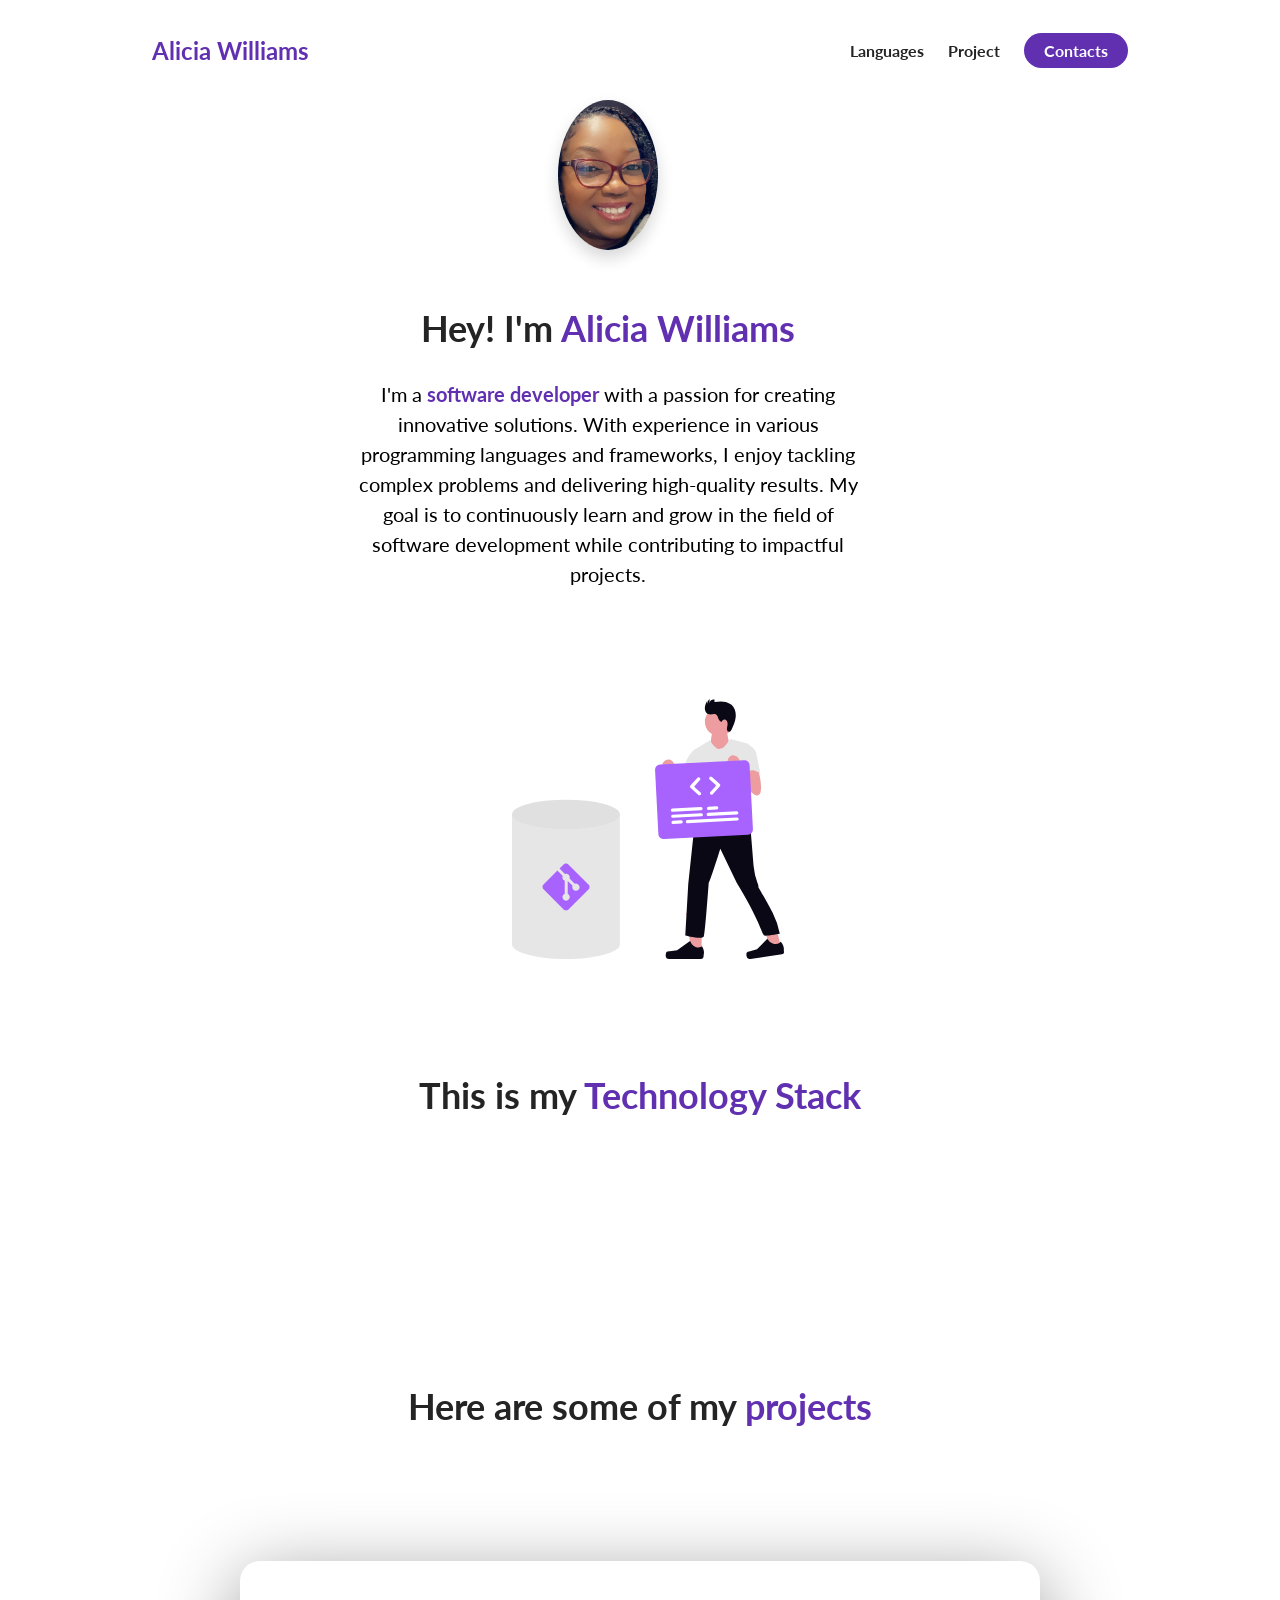
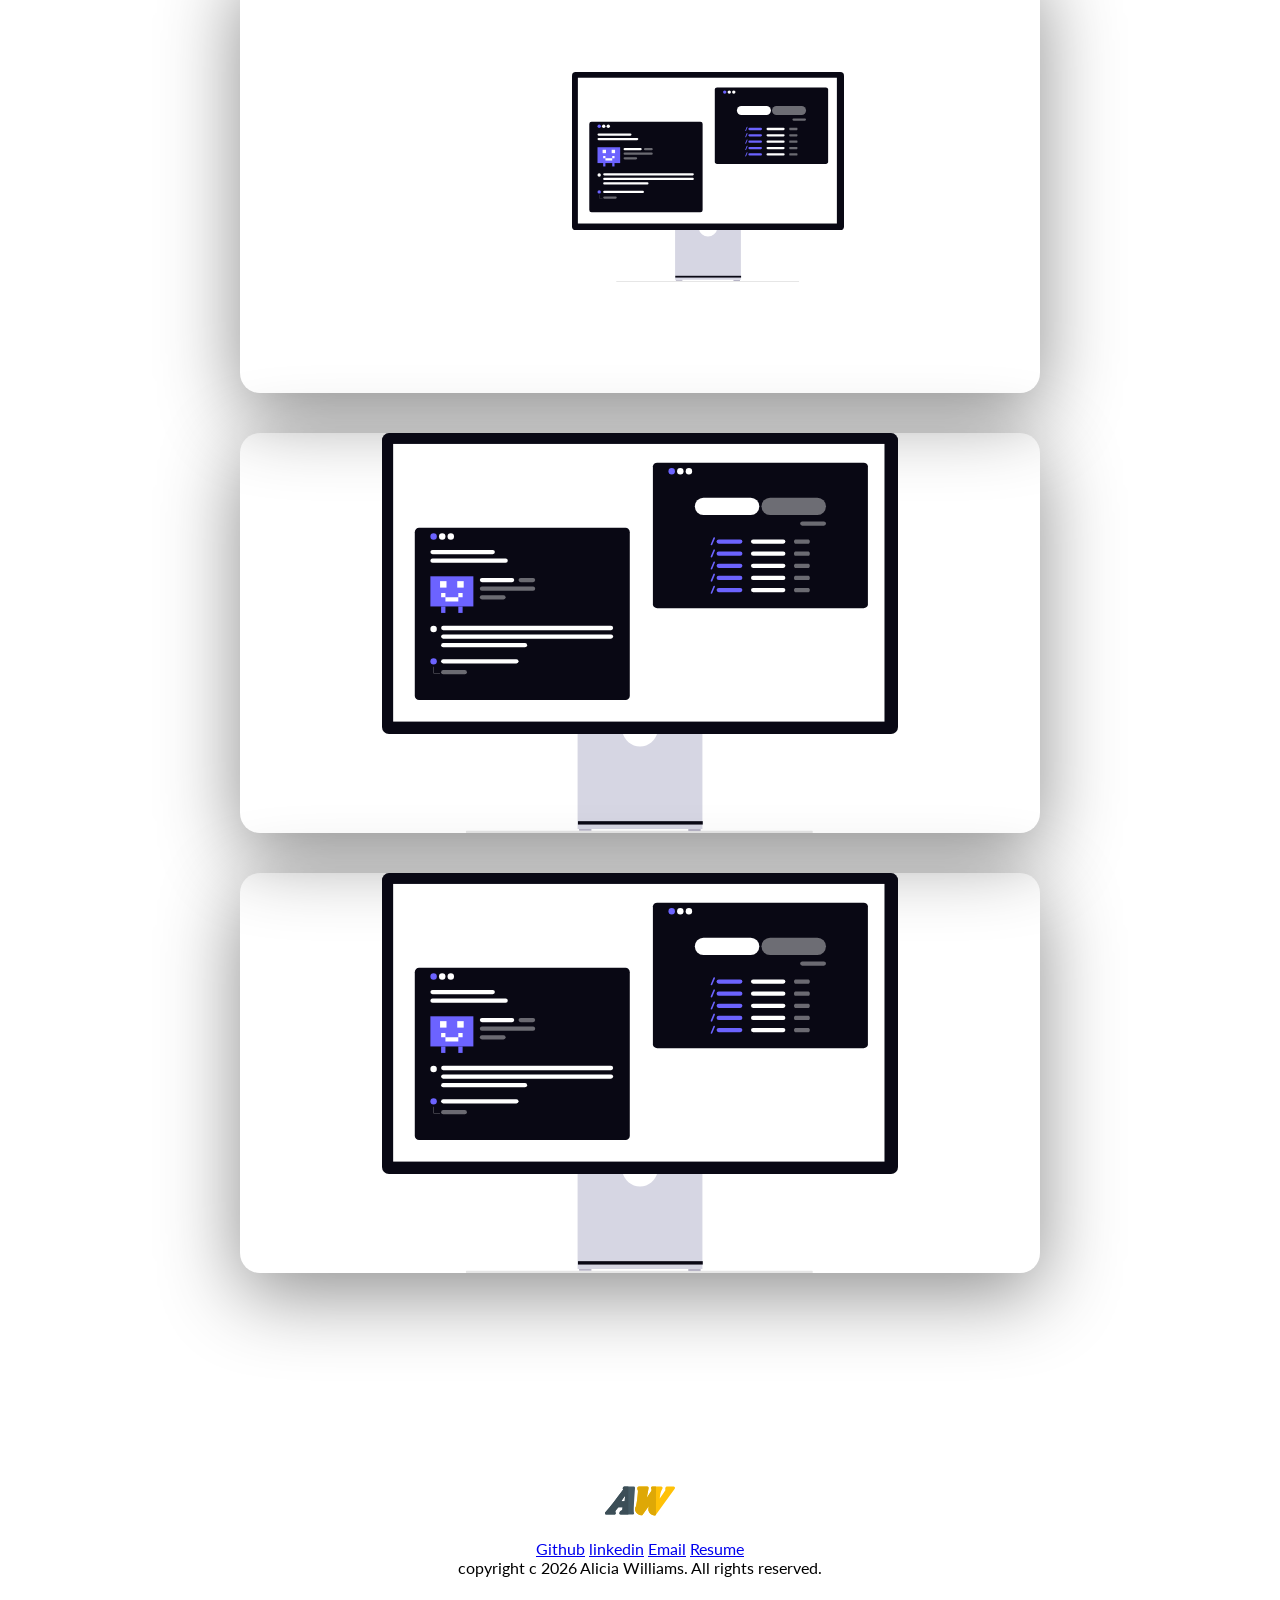
==== my first project/index.html @ 867e4149 "changes" ====
<!DOCTYPE html>
<html lang="en">

<head>
    <meta charset="UTF-8">
    <meta http-equiv="X-UA-Compatible" content="IE=edge">
    <meta name="viewport" content="width=device-width, initial-scale=1.0">
    <title>Alicia Williams</title>
    <link rel="stylesheet" href="./styles.css">
    <script src="https://kit.fontawesome.com/877ae88ff8.js" crossorigin="anonymous"></script>
</head>

<body>
    <section id="About-Me">
        <nav>
            <div class="personal__logo">Alicia Williams</div>
            <ul class="nav__link--list">
                <li>
                    <a href="#languages" class="nav__link--anchor
            link__hover-effect
            link__hover-effect--black
            ">Languages</a>
                </li>
                <li>
                    <a href="" class="
            nav__link--anchor
            link__hover-effect
            link__hover-effect--black
            ">Project</a>
                </li>
                <li>
                    <a href="" class="
            nav__link--anchor
            nav__link--anchor-primary
            link__hover-effect--black
            ">Contacts</a>
                </li>
            </ul>
        </nav>
        <div>
            <div class=" flex flex-1">
                <div class="about-me__info row">
                    <div class="about-me__info--container">
                        <figure class="about-me__picture--mask">
                            <img src="./assets/Alicia Williams.jpg" class="about-me__picture" alt="" class="about-me__info--image">
                        </figure>
                        <h1 class="about-me__info--title">
                            Hey! I'm <span class="text--purple">Alicia Williams</span>
                        </h1>
                        <p class="about-me__info--para">
                            I'm a <strong class="text--purple">software developer</strong> with a passion for creating
                            innovative solutions. With experience in various programming languages and frameworks, I
                            enjoy tackling complex problems and delivering high-quality results. My goal is to
                            continuously learn and grow in the field of software development while contributing to
                            impactful projects.
                        </p>
                        <div class="about-me__links">
                            <a href="" class="about-me__links">
                                <i class="fab fa-linkedin-in"></i>
                            </a>
                            <a href="" class="about-me__link">
                                <i class="fab fa-github"></i>
                            </a>
                            <a href="" class="about-me__link">
                                <i class="far fa-envelope"></i>
                            </a>
                            <a href="" class="about-me__link">
                                <i class="fas fa-file-pdf"></i>

                        </div>
                    </div>
                    <figure class="about-me__img--container">
                        <img src="./assets/undraw_code-contribution_8k0x (8).svg" class="about-me__img" alt="Illustration of a person working on a laptop" />
                    </figure>
                </div>
            </div>
    </section>
    <section id="languages">
        <div class="container">
            <div class="row">
                <h1 class="section__title">
                    This is my <span class="text--purple">Technology Stack</span>
            <div class="language__list">
        <div class="language">
        <figure class="language__img--wrapper">
            <img src="https://encrypted-tbn0.gstatic.com/images?q=tbn:ANd9GcSIxeNFO8PSlvOvudmrtLIOYdTpN6o77VKolQ&s" alt="" class="language__img">
        </figure>
        <span class="language__name">HTML</span>
        </div>
        <div class="language">
        <figure class="language__img--wrapper">
            <img src="https://encrypted-tbn0.gstatic.com/images?q=tbn:ANd9GcSIxeNFO8PSlvOvudmrtLIOYdTpN6o77VKolQ&s" alt=""
                class="language__img">
        </figure>
        <span class="language__name">HTML</span>
        </div>
        <div class="language">
        <figure class="language__img--wrapper">
            <img src="https://e7.pngegg.com/pngimages/87/538/png-clipart-javascript-scalable-graphics-logo-encapsulated-postscript-javascript-icon-text-logo-thumbnail.png" alt=""
                class="language__img">
        </figure>
        <span class="language__name">JavaScript</span>
        </div>
        <div class="language">
        <figure class="language__img--wrapper">
            <img src="https://encrypted-tbn0.gstatic.com/images?q=tbn:ANd9GcTSs_0G4nlQUDrd6bUZ_2-fcjINAo2iK-E9Hg&s" alt=""
                class="language__img">
        </figure>
        <span class="language__name">CSS</span>
        </div>
        </div>
        </div>
        </div>
    </section>
<section id="projects">
    <div class="container">
        <div class="row">
            <h1 class="section__title">
                Here are some of my  <span class="text--purple">projects</span>
            </h1>
                <ul class="project__list">
                    
                    
                    <li class="project">
                        <div class="project__wrapper">
                            <img src="./assets/undraw_cli-coding-agent_jtq1 (3).svg" class="project__img" alt="">
                            <div class="project__description">
                                <h3 class="project__description--title">This is my first Project</h3>
                                <h4 class="project__description--sub-title">
                                    A web application for creating and managing portfolios
                                    using HTML, CSS, and JavaScript
                                </h4>
                                <p class="project__description--para">
                                    This is a simple project that I created to showcase my skills and experience. It is a
                                    web application that allows users to create and manage their own portfolios. The
                                    application is built using HTML, CSS, and JavaScript, and it is designed to be responsive
                                    and user-friendly.
                                </p>
                                <div class="project__description--links">
                                    <a href="https://www.github.com/aliciawilliams7914/desktop-tutorial.git" target="_blank"
                                        class="project__description--link"></a>
                                    <i class="fab fa-github"></i>
                                    </a>
                                    <a href="www.yourwebsit.com" class="project__description--link">
                                        <i class="fab fa-link"></i>
                                    </a>
                                </div>
                            </div>
                        </div>
                    </li>
                    <li class="project">
                        <div class="project__wrapper">
                            <img src="./assets/undraw_cli-coding-agent_jtq1 (3).svg" class="project__img" alt="">
                            <div class="project__description">
                                <h3 class="project__description--title">This is my first Project</h3>
                                <h4 class="project__description--sub-title">
                                    A web application for creating and managing portfolios
                                    using HTML, CSS, and JavaScript
                                </h4>
                                <p class="project__description--para">
                                    This is a simple project that I created to showcase my skills and experience. It is a
                                    web application that allows users to create and manage their own portfolios. The
                                    application is built using HTML, CSS, and JavaScript, and it is designed to be responsive
                                    and user-friendly.
                                </p>
                                <div class="project__description--links">
                                    <a href="https://www.github.com/aliciawilliams7914/desktop-tutorial.git" target="_blank"
                                        class="project__description--link"></a>
                                    <i class="fab fa-github"></i>
                                    </a>
                                    <a href="www.yourwebsit.com" class="project__description--link">
                                        <i class="fab fa-link"></i>
                                    </a>
                                </div>
                            </div>
                        </div>
                    </li>
<li class="project">
    <div class="project__wrapper">
        <img src="./assets/undraw_cli-coding-agent_jtq1 (3).svg" class="project__img" alt="">
        <div class="project__description">
            <h3 class="project__description--title">This is my first Project</h3>
            <h4 class="project__description--sub-title">
                A web application for creating and managing portfolios
                using HTML, CSS, and JavaScript
            </h4>
            <p class="project__description--para">
                This is a simple project that I created to showcase my skills and experience. It is a
                web application that allows users to create and manage their own portfolios. The
                application is built using HTML, CSS, and JavaScript, and it is designed to be responsive
                and user-friendly.
            </p>
            <div class="project__description--links">
                <a href="https://www.github.com/aliciawilliams7914/desktop-tutorial.git" target="_blank"
                    class="project__description--link"></a>
                <i class="fab fa-github"></i>
                </a>
                <a href="www.yourwebsit.com" class="project__description--link">
                    <i class="fab fa-link"></i>
                </a>
            </div>
        </div>
    </div>
</li>
                </ul>
        </div>
    </section>
    <footer>
        <div class="row footer__row">
        <a href="#">
        <figure>
            <img src="./assets/a-and-w-restaurant (1).svg" class="footer__logo--img" alt="">
        </figure>
        </a>
    <div class="footer__social--list">
        <a href="https:www.//github.com/aliciawilliams7914/desktop-tutorial.git" class="
        footer__social--link
        link__hover-effect
        link__hover-effect--white
        " target="_blank">Github</a>
        <a href="https://google.com" class="
                footer__social--link
                link__hover-effect
                link__hover-effect--white
                " target="_blank">linkedin</a>
            <a href="mailto:alicia.williams219@gmail.com" class="
                    footer__social--link
                    link__hover-effect
                    link__hover-effect--white
                    " target="_blank">Email</a>
                    <a href=".assets/example Resume.pdf" class="
                            footer__social--link
                            link__hover-effect
                            link__hover-effect--white
                            " target="_blank" download>Resume</a>
</div>
<div class="footer__copyright">copyright c 2026 Alicia Williams. All rights reserved.</div>
</div>
</footer>
</body>
---- my first project/styles.css ----
@import url('https://fonts.googleapis.com/css2?family=Lato:wght@400;700&family=Roboto:ital,wght@1,700&display=swap');
*{
    font-family: "lato", sans-serif;
    padding: 0;
    margin: 0;
    box-sizing: border-box;
}

h1, h2, h3, h4, h5, h6, span {
    color: #242424;
    text-align: center;
    line-height: 1.25;
}

h1 {
    font-size: 36px;
    margin-bottom: 28px;
}

p {
    line-height: 1.5;
    font-size: 15px;
}

li {
    list-style-type: none;

}

.flex {
    display: flex;
}
.flex-1 {
    flex: 1;
}

.container {
    padding: 50px
}

.row {
    width: 100%;
    max-width: 800px;
    margin: 0 auto;
}

 .text--purple {
    color: #6030b1;
 }

 section:nth-child(even) {
    background-color: #f9f9f9;
 }

 .section__title {
    margin-bottom: 20px;
 }
/*NAVIGATION BAR*/

nav {
    height: 100px;
    width: 100%;
    max-width: 1000px;
    margin: 0 auto;
    display: flex;
    justify-content: space-between;
    align-items: center;
}

.nav__link--list {
    display: flex;
}

.nav__link--anchor {
    margin: 0 12px;
    color: #242424;
    text-decoration: none;
    font-weight: 700;
}

.nav__link--anchor-primary {
    background-color: #6030b1;
    padding: 8px 20px;
    border-radius: 50px;
    color: #fff;
    transition: all 300ms ease;
}

.nav__link--anchor-primary:hover {
    background-color: #6030b1;
    padding: 8px 20px;
    border-radius: 50px;
    color: #fff;
    opacity: 0.8;
}

.personal__logo {
    font-size: 24px;
    color: #6030b1;
    margin: 0 12px;
    font-weight: bold;

}

.personal__logo:hover {
    background-color: #580cdb;
    padding: 8px 20px;
    font-size: 24px;
    border-radius: 50px;
    margin: 0 12px;
    margin-top: 20px;
    color: #ebdfec;
    font-weight: bold;
    transition: all 0.3s ease;
}

/* ABOUT ME */

#about-me {
    min-height: 100vh;
    display: flex;
    flex-direction: column;

}
.about-me__info {
    display: flex;
    flex-direction: column;

} 
.about-me__info--container {
    display: flex;
    flex-direction: column;
    align-items: center;
    max-width: 600px;
    margin: 0 auto;
    text-align: center;
}

.about-me__picture--mask {
    width: 100px;
    height: 150px;
    border-radius: 50%;
    overflow: hidden;
    box-shadow: 0 8px 16px;
    margin-bottom: 28px;
    color: rgba(0, 0, 0, 0.16);
}

.about-me__picture {
    width: 100%;


    /* Improving my own picture */
    transform: scale(1.5);
    padding-top: 8px;
}

.about-me__info--title {
    margin-bottom: 16px;
    font-size: 28px;
    margin: 28px 0;
}


.about-me__info--para {
    font-size: 20px;
    margin-bottom: 28px;
    max-width: 600px;
    text-align: center;
    max-width: 500px;
}

.about-me__info--title {
    font-size: 36px;
    margin-bottom: 28px;
}

.about-me__link {
    font-size: 20px;
    color: #242424;
    text-decoration: none;
    padding: 16px 32px;
    max-width: 200px;
}

.about-me__img--container {
    border-radius: 100;
    padding-top: 10px;
    flex: 1;
    display: flex;
    align-items: center;
}

.about-me__img {
    align-items: center;
    margin-left: 200%;
    width: 200%;
    height: 200%;
}

/* TECH STACK */

.language__img {
    width: 100%;
    max-width: 100px;
    transition: all 300ms;

}

.language:hover .language__img {
    filter: brightness(80%);
    opacity: 0.86;
    transform: scale(0.9);
}

.language {
 width: 25%;
 display: flex;
 justify-content: center;
 position: relative;
   
}

.language__img--wrapper {
    display: flex;
    justify-content: center;
    align-items: center;
    padding: 25px 16px;

}

.language__list {
    display: flex;
    width: 100%;
    flex-wrap: wrap;
   
}

.language__name {
    position: absolute;
    bottom: 0;
    transform: scale(0);
    transition: all 300ms;
    font-size: 20px;
}
.language:hover .language__name {
    transform: scale(1);
    opacity: 1;
}

/* PROJECTS */

.project {
    margin-bottom: 40px;
}

.project:last-child {
    margin-bottom: 40px;
}
.project__img {
        width: 200%;
        height: 400px;
        object-fit: contain;
        display: block;
        margin: 0 auto;
        transition: all 300ms ease;
    }
    

.project__wrapper {
    min-height: 400px;
    display: flex;
    justify-content: center;
    align-items: center;
    position: relative;
    overflow: hidden;
    border-radius: 20px;
    box-shadow: 0 20px 80px rgba(0, 0, 0, .45);
}

  

.project__wrapper::before {
    content: "";
    position: absolute;
    inset: 0;
    background-color: rgba(0, 0, 0, 0.7);
    opacity: 0;
    transition: opacity 300ms;
    z-index: 2;
}

.project:hover .project__wrapper::before {
    opacity: 0.7;
}


.project:hover .project__img {
    transform: scale(1.07);
    filter: blur(5px);
}

.project:hover .project__description {
    opacity: 1;
    transform: translateY(-50%);
}
    

.project__list {
    padding-top: 40px;
}
 
.project__description {
    position: absolute;
    top: 50%;
    left: 90px;
    transform: translateY(100%);
    max-width: 550px;
    z-index: 3;
    opacity: 0;
    transition: transform 450ms, opacity 300ms;
}
.project__description--title {
    font-size: 28px;
}
.project__description--sub-title {
    font-size: 20px;
}
.project__description--para {
    margin: 16px;
}
.project__description--links {
    font-size: 20px;
    margin-right: 16px;
    text-decoration: none;
}
.project__description--title,
.project__description--sub-title,
.project__description--para,
.project__description--links {
    text-align: left;
    color: #fff;
}

/* FOOTER */
.footer {
    background-color: #242424;
}

.footer__row {
    display: flex;
    flex-direction: column;
    justify-content: center;
    align-items: center;
    padding: 8% 0;
}
.footer__logo--img {
    width: 70px;
    height: 70px;
}
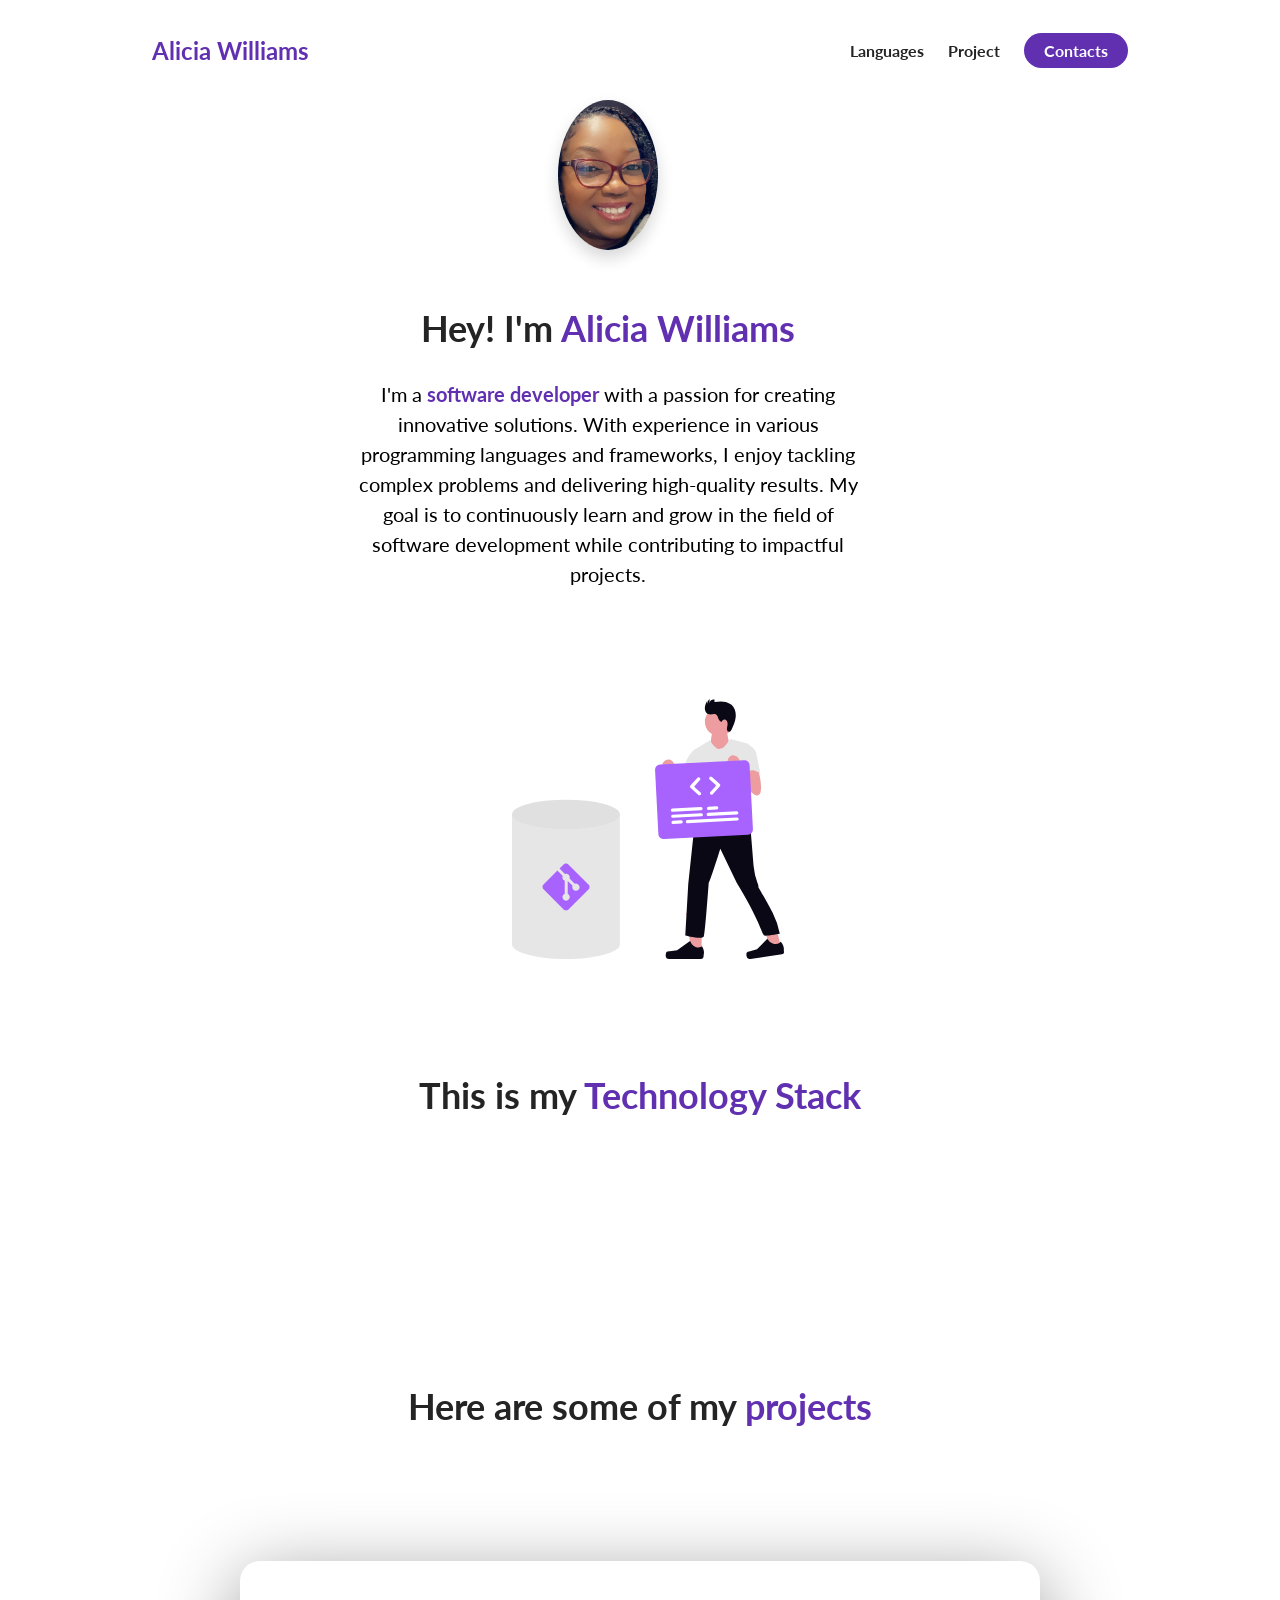
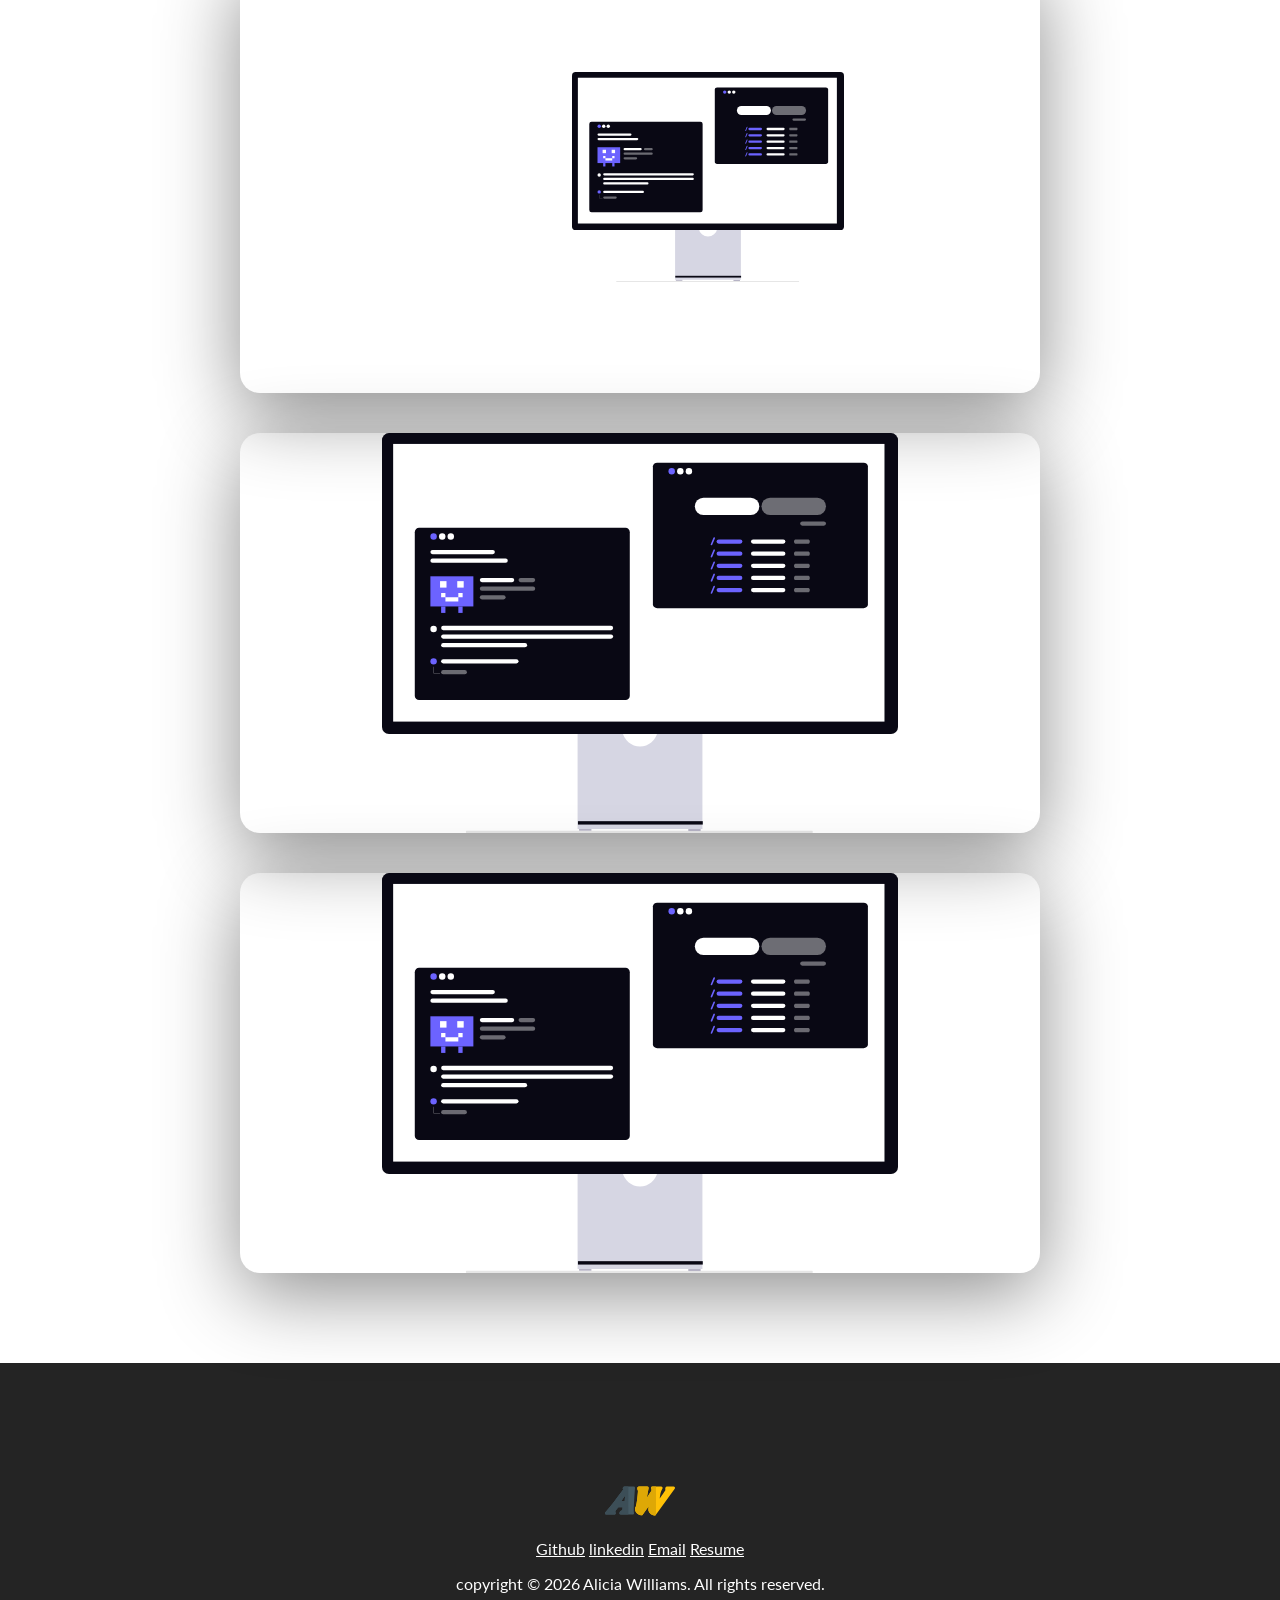
==== commit b9ebc211: "changes" ====
--- a/my first project/index.html
+++ b/my first project/index.html
@@ -82,10 +82,11 @@
                     This is my <span class="text--purple">Technology Stack</span>
             <div class="language__list">
         <div class="language">
-        <figure class="language__img--wrapper">
-            <img src="https://encrypted-tbn0.gstatic.com/images?q=tbn:ANd9GcSIxeNFO8PSlvOvudmrtLIOYdTpN6o77VKolQ&s" alt="" class="language__img">
-        </figure>
-        <span class="language__name">HTML</span>
+            <figure class="language__img--wrapper">
+                <img src="https://encrypted-tbn0.gstatic.com/images?q=tbn:ANd9GcSIxeNFO8PSlvOvudmrtLIOYdTpN6o77VKolQ&s" alt=""
+                    class="language__img">
+            </figure>
+            <span class="language__name">HTML</span>
         </div>
         <div class="language">
         <figure class="language__img--wrapper">
@@ -216,7 +217,7 @@
         <a href="https:www.//github.com/aliciawilliams7914/desktop-tutorial.git" class="
         footer__social--link
         link__hover-effect
-        link__hover-effect--white
+        link__hover-effect--black
         " target="_blank">Github</a>
         <a href="https://google.com" class="
                 footer__social--link
@@ -234,7 +235,7 @@
                             link__hover-effect--white
                             " target="_blank" download>Resume</a>
 </div>
-<div class="footer__copyright">copyright c 2026 Alicia Williams. All rights reserved.</div>
+<div class="footer__copyright">copyright © 2026 Alicia Williams. All rights reserved.</div>
 </div>
 </footer>
 </body>
--- a/my first project/styles.css
+++ b/my first project/styles.css
@@ -343,7 +343,7 @@
 }
 
 /* FOOTER */
-.footer {
+footer {
     background-color: #242424;
 }
 
@@ -357,5 +357,14 @@
 .footer__logo--img {
     width: 70px;
     height: 70px;
-}
-
+
+}
+
+.footer__social--link, 
+    .footer__copyright {
+    color: #fff;
+    margin-top: 16px;
+   
+}
+
+
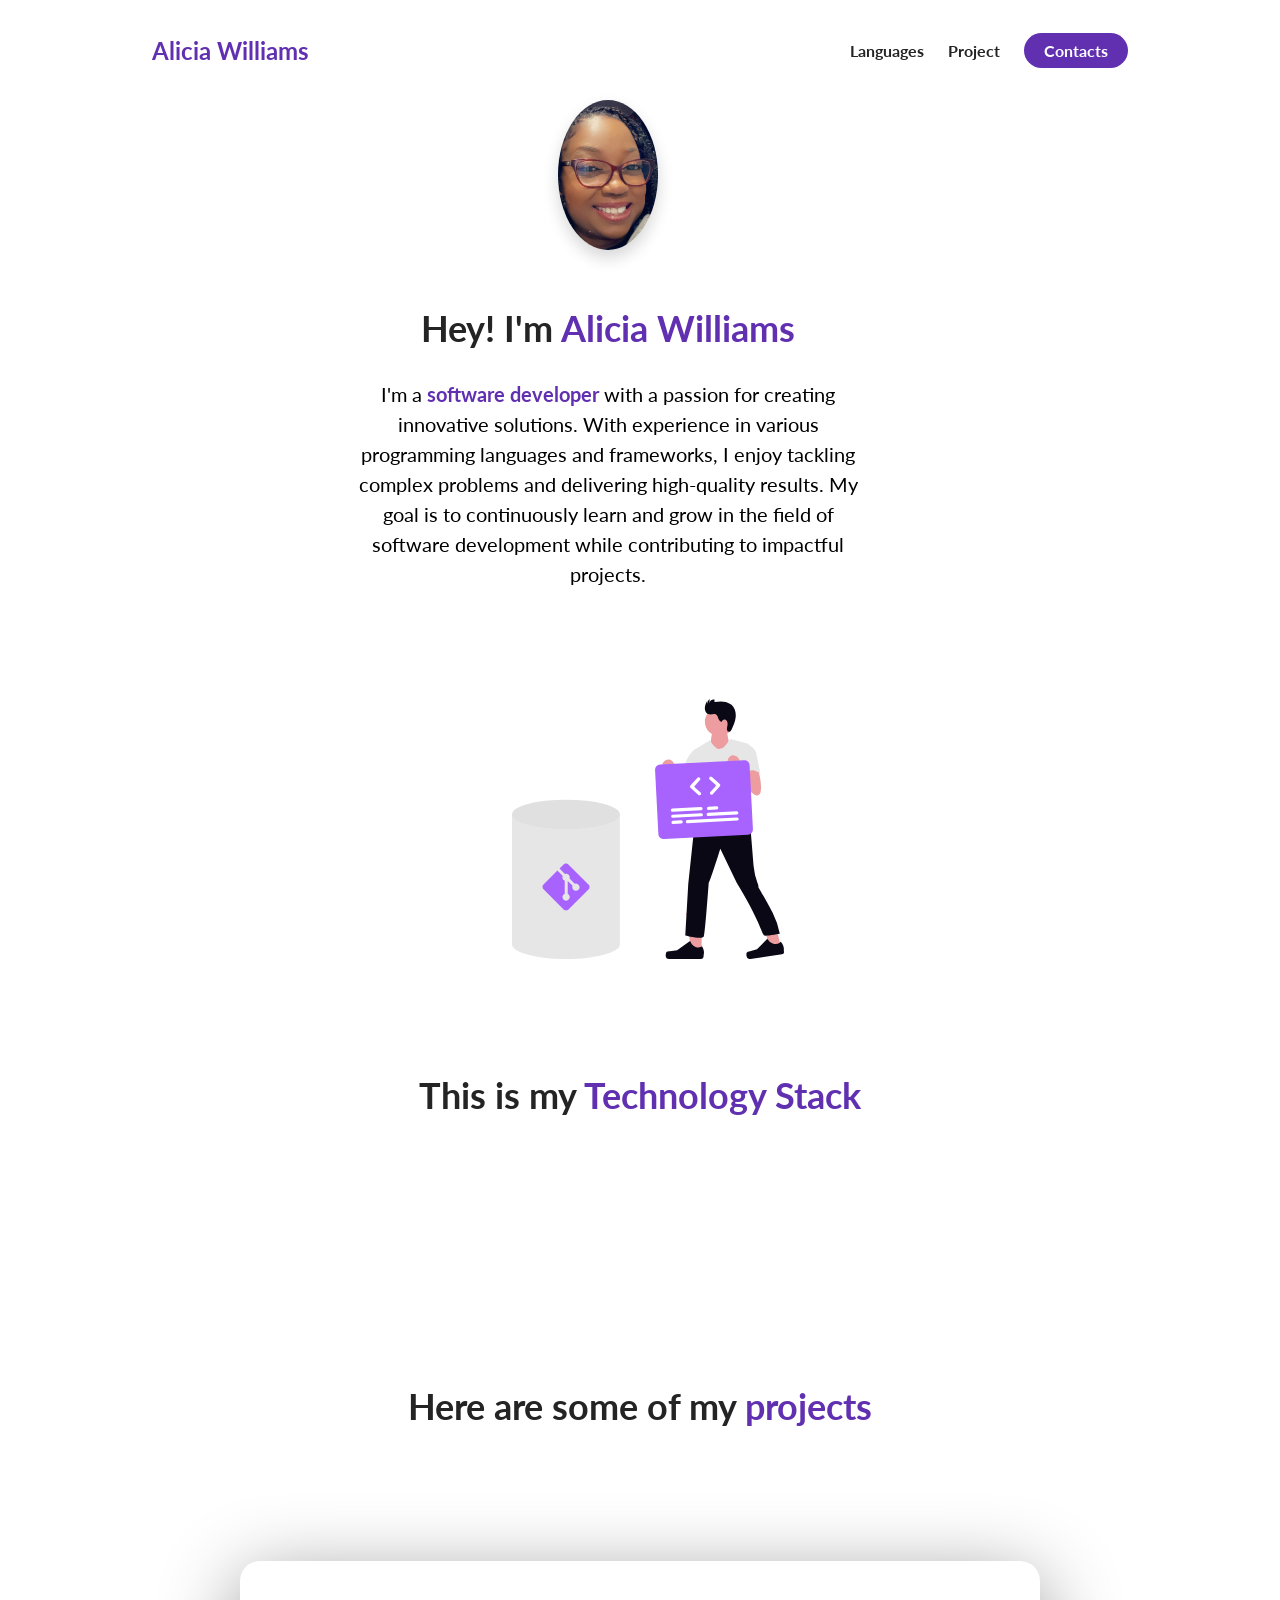
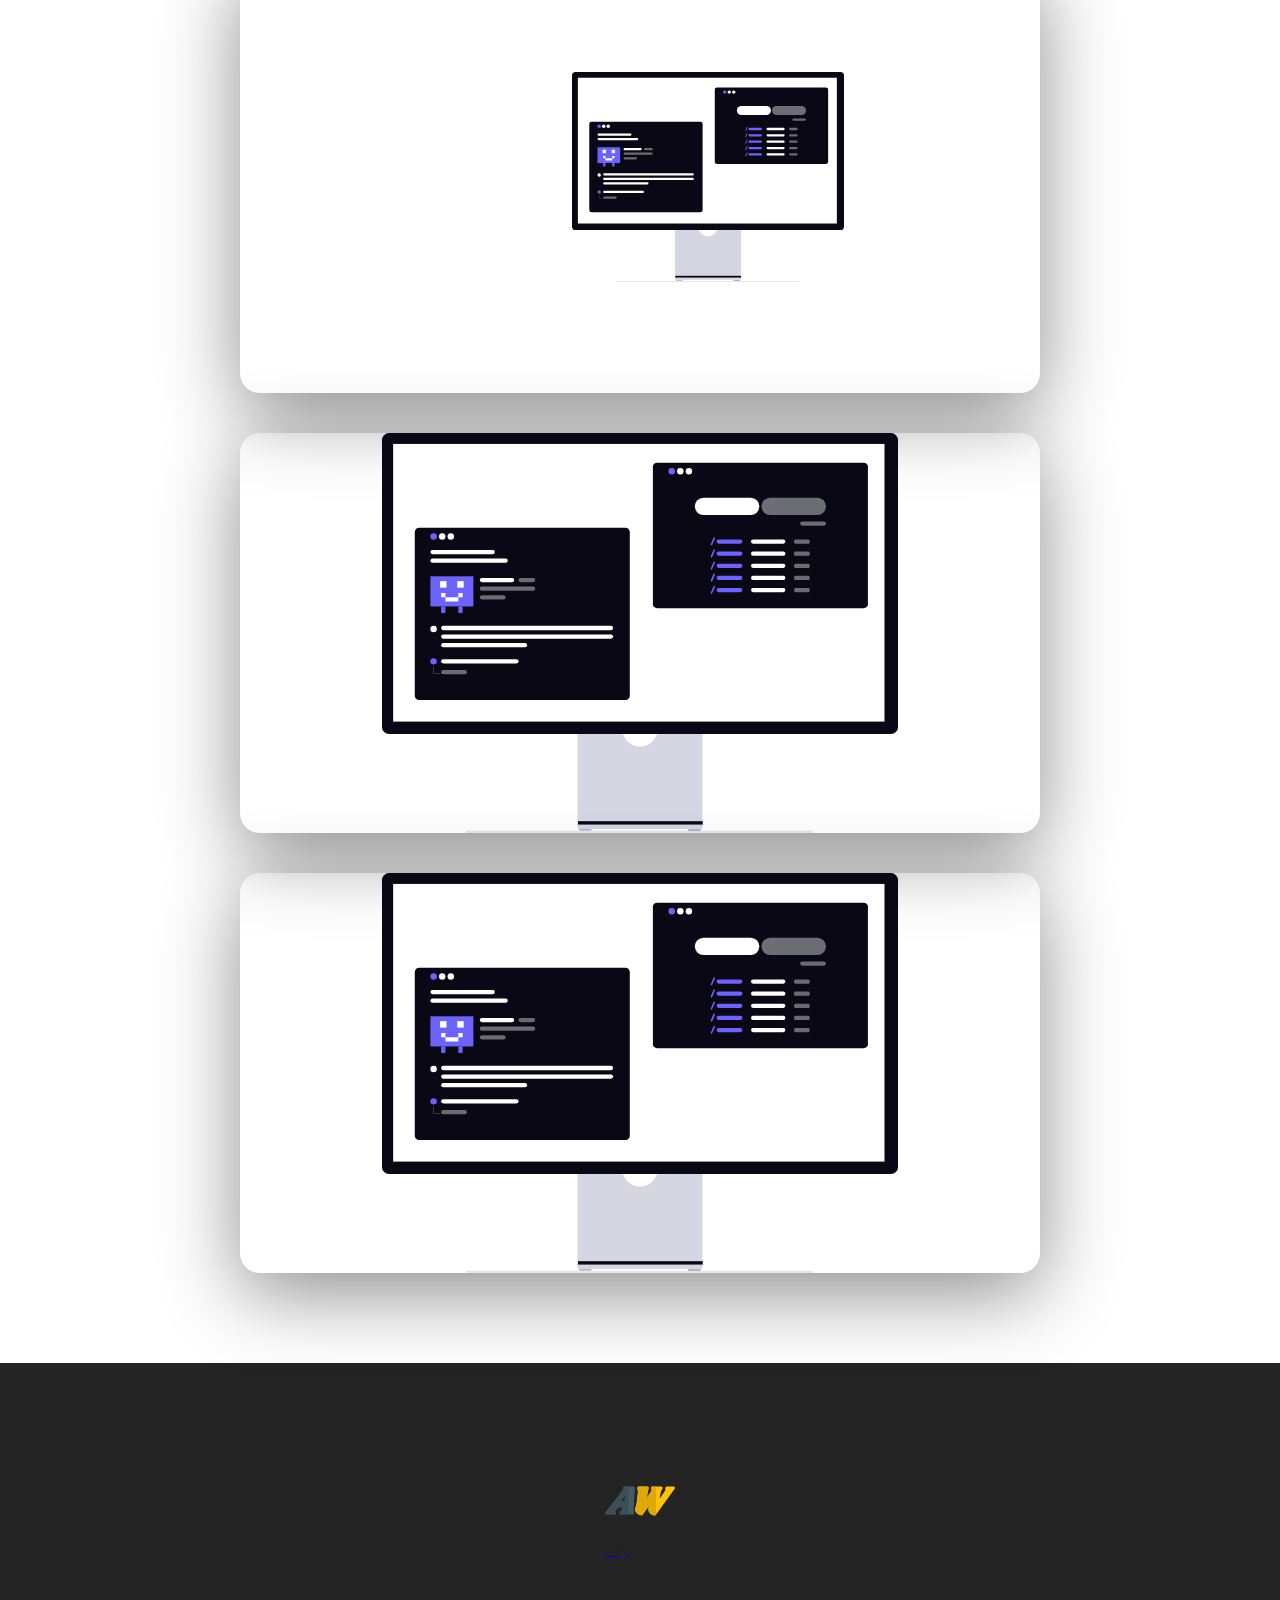
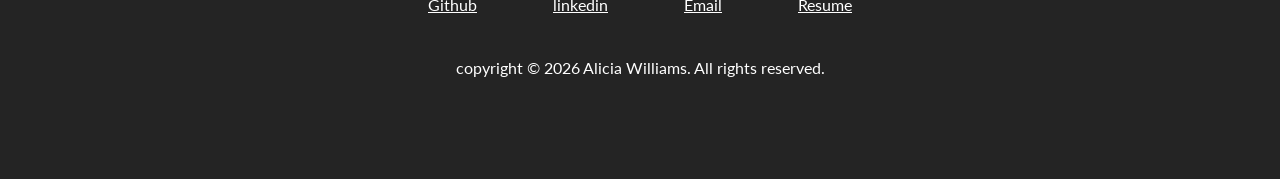
==== commit e47868ec: "changes" ====
--- a/my first project/index.html
+++ b/my first project/index.html
@@ -208,10 +208,14 @@
     </section>
     <footer>
         <div class="row footer__row">
-        <a href="#">
-        <figure>
+        <a href="#" class="footer__anchor">
+        <figure class="footer__logo">
             <img src="./assets/a-and-w-restaurant (1).svg" class="footer__logo--img" alt="">
         </figure>
+        <span claass="footer__logo--popper">
+            Top
+            <i class="fas fa-arrow-up"></i>
+        </span>
         </a>
     <div class="footer__social--list">
         <a href="https:www.//github.com/aliciawilliams7914/desktop-tutorial.git" class="
--- a/my first project/styles.css
+++ b/my first project/styles.css
@@ -346,7 +346,16 @@
 footer {
     background-color: #242424;
 }
-
+.footer__logo {
+
+}
+.footer__social--list {
+    width: 100%;
+    max-width: 500px;
+    display: flex;
+    justify-content: space-around;
+    margin-bottom: 28px;
+}
 .footer__row {
     display: flex;
     flex-direction: column;
@@ -361,10 +370,27 @@
 }
 
 .footer__social--link, 
-    .footer__copyright {
+    .footer__copyright,
+    .footer__logo--popper {
     color: #fff;
     margin-top: 16px;
    
 }
-
-
+.footer__logo--popper {
+    position: absolute;
+    right: 0px;
+    top: 30px;
+    font-weight: 700;
+    opacity: 0;
+    
+}
+    
+.footer__anchor {
+    margin-bottom: 20px;
+    position: relative;
+}
+.footer__anchor:hover .footer__logo--popper {
+    transform: translateX(60px);
+    opacity: 1;
+    transition: all 300ms ease;
+}
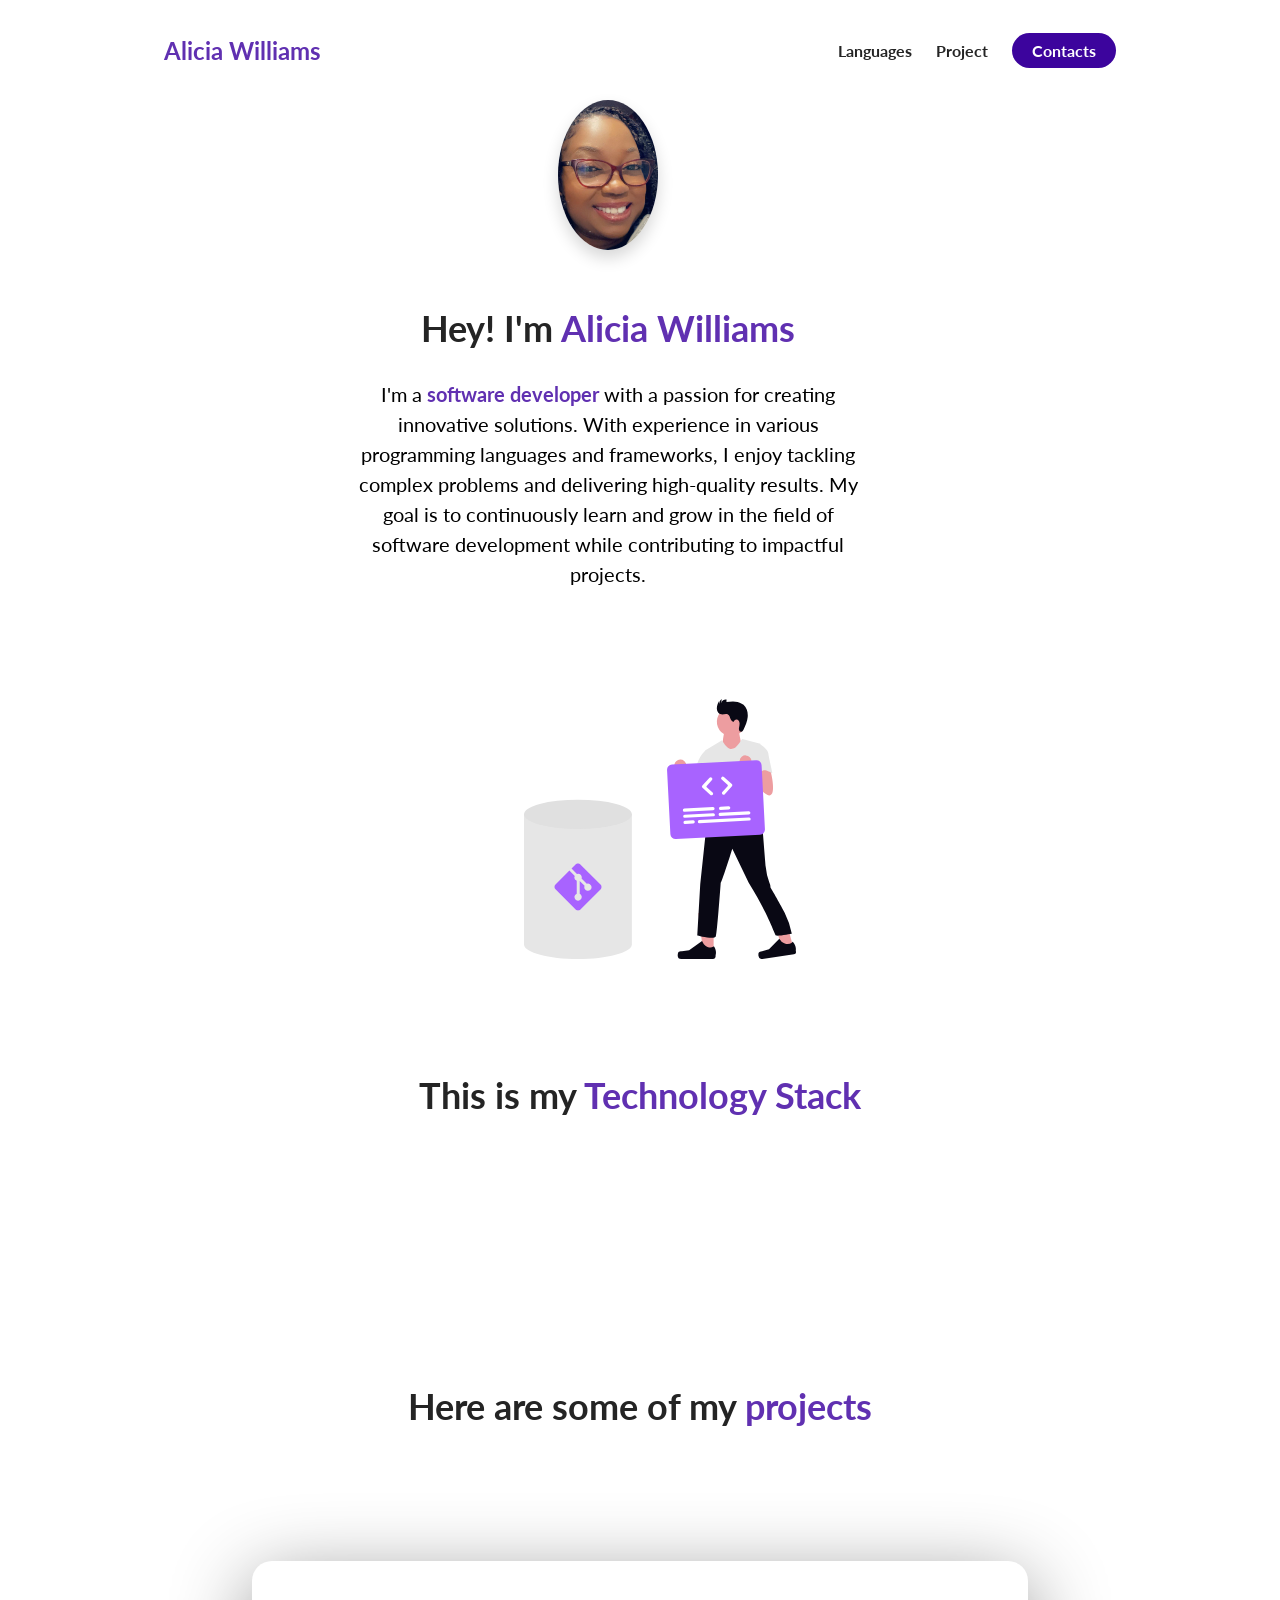
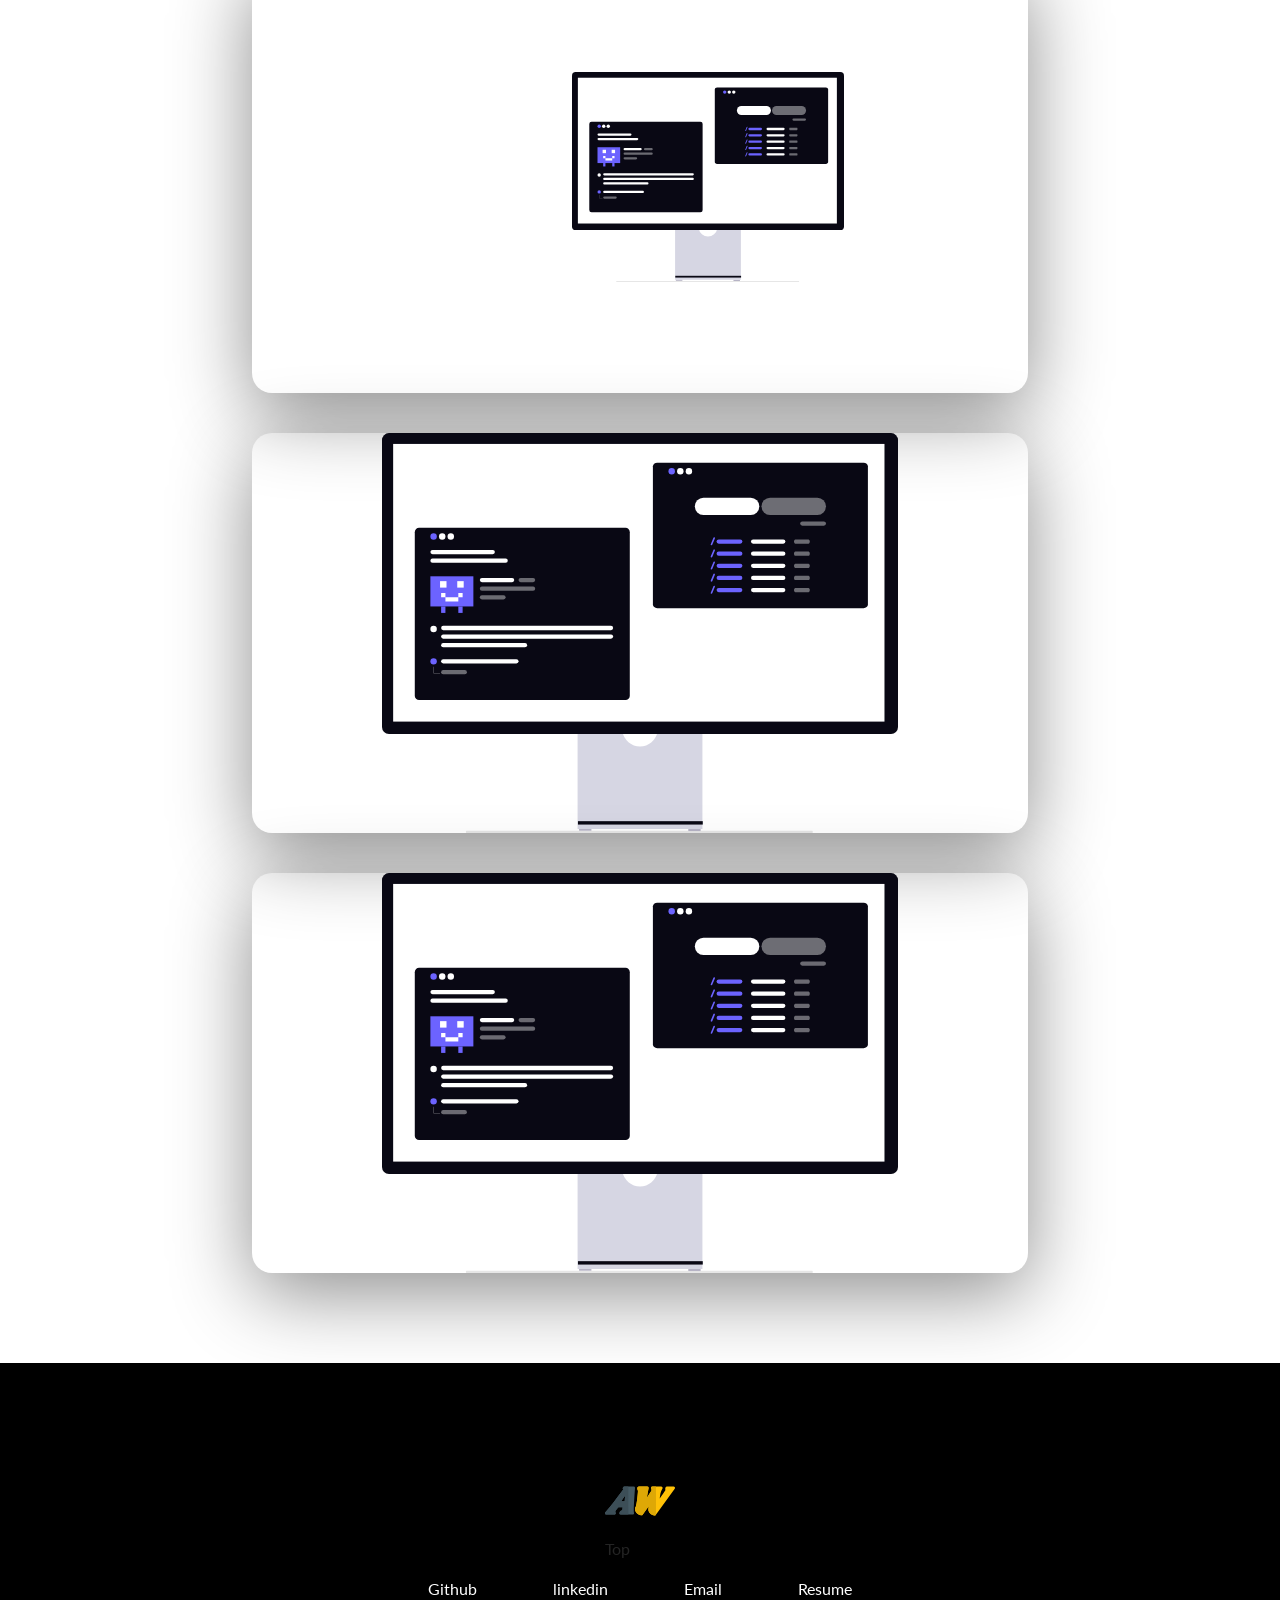
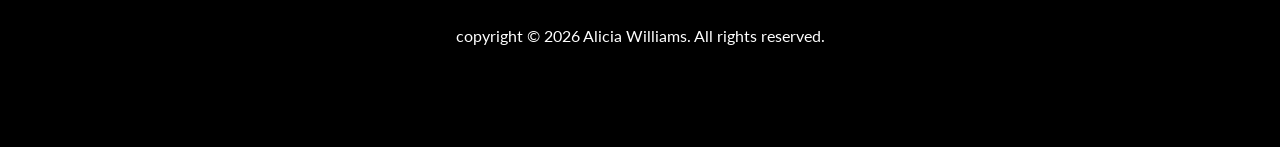
==== commit 97040672: "changes" ====
--- a/my first project/index.html
+++ b/my first project/index.html
@@ -15,20 +15,20 @@
         <nav>
             <div class="personal__logo">Alicia Williams</div>
             <ul class="nav__link--list">
-                <li>
+                <li class="nav__link">
                     <a href="#languages" class="nav__link--anchor
             link__hover-effect
             link__hover-effect--black
             ">Languages</a>
                 </li>
-                <li>
+                <li class="nav__link">
                     <a href="" class="
             nav__link--anchor
             link__hover-effect
             link__hover-effect--black
             ">Project</a>
                 </li>
-                <li>
+                <li class="nav__link">
                     <a href="" class="
             nav__link--anchor
             nav__link--anchor-primary
--- a/my first project/styles.css
+++ b/my first project/styles.css
@@ -5,6 +5,9 @@
     margin: 0;
     box-sizing: border-box;
 }
+html {
+    scroll-behavior: smooth;
+}
 
 h1, h2, h3, h4, h5, h6, span {
     color: #242424;
@@ -22,6 +25,33 @@
     font-size: 15px;
 }
 
+a {
+    text-decoration: none;
+    position: relative;
+}
+
+.link__hover-effect:after {
+    content: "";
+    position: absolute;
+    height: 3px;
+    width: 0;
+    bottom: -3px;
+    right: 0;
+    transition: all 300ms ease;
+    }
+
+    .link__hover-effect--white:after {
+    background-color: #eadddd;
+    }
+.link__hover-effect--black:after {
+    background-color: #242424;
+}
+
+.link__hover-effect:hover:after {
+    width: 100%;
+    left: 0;
+
+}
 li {
     list-style-type: none;
 
@@ -42,6 +72,7 @@
     width: 100%;
     max-width: 800px;
     margin: 0 auto;
+    padding: 0 12px;
 }
 
  .text--purple {
@@ -65,6 +96,7 @@
     display: flex;
     justify-content: space-between;
     align-items: center;
+    padding: 0 12px;
 }
 
 .nav__link--list {
@@ -79,7 +111,7 @@
 }
 
 .nav__link--anchor-primary {
-    background-color: #6030b1;
+    background-color: #3c049d;
     padding: 8px 20px;
     border-radius: 50px;
     color: #fff;
@@ -87,7 +119,7 @@
 }
 
 .nav__link--anchor-primary:hover {
-    background-color: #6030b1;
+    background-color: #9461eb;
     padding: 8px 20px;
     border-radius: 50px;
     color: #fff;
@@ -103,13 +135,13 @@
 }
 
 .personal__logo:hover {
-    background-color: #580cdb;
+    background-color: #090115;
     padding: 8px 20px;
     font-size: 24px;
     border-radius: 50px;
     margin: 0 12px;
     margin-top: 20px;
-    color: #ebdfec;
+    color: #bef01b;
     font-weight: bold;
     transition: all 0.3s ease;
 }
@@ -231,6 +263,7 @@
 
 .language__list {
     display: flex;
+    justify-content: center;
     width: 100%;
     flex-wrap: wrap;
    
@@ -344,11 +377,11 @@
 
 /* FOOTER */
 footer {
-    background-color: #242424;
-}
-.footer__logo {
-
-}
+    background-color: black;
+}
+
+
+
 .footer__social--list {
     width: 100%;
     max-width: 500px;
@@ -370,19 +403,19 @@
 }
 
 .footer__social--link, 
-    .footer__copyright,
-    .footer__logo--popper {
-    color: #fff;
-    margin-top: 16px;
-   
-}
+.footer__copyright,
+.footer__logo--popper {
+color: #fff;
+}
+
 .footer__logo--popper {
     position: absolute;
     right: 0px;
     top: 30px;
     font-weight: 700;
     opacity: 0;
-    
+    transition: all 300ms ease;
+
 }
     
 .footer__anchor {
@@ -392,5 +425,45 @@
 .footer__anchor:hover .footer__logo--popper {
     transform: translateX(60px);
     opacity: 1;
-    transition: all 300ms ease;
-}+}
+
+/* Small phones, tablets, large smartphones */
+@media (max-width: 768px) {
+    .nav {
+        height: 68px;
+    }
+       h1 {
+        font-size: 28px;
+       }
+         .about-me__info--para {
+          font-size: 18px;
+         }
+         .language {
+            width: calc(100% / 2);
+         }
+         .project__description--para {
+             font-size: 16px;
+         }
+
+         .project__description {
+            padding-right: 30px;
+             font-size: 16px;
+         }
+ /* small phones */
+         @media (max-width: 480px) {
+            .nav__link:not(:last-child) {
+                display: none;
+            }
+            .project__description--para {
+                display: none;
+            }
+            .project__description__link {
+                display: flex;
+                justify-content: center;
+            }
+            .project__description--title
+            .project__description--sub-title {
+            margin: 12px 0; 
+                padding: 0;
+                text-align: center;
+            }
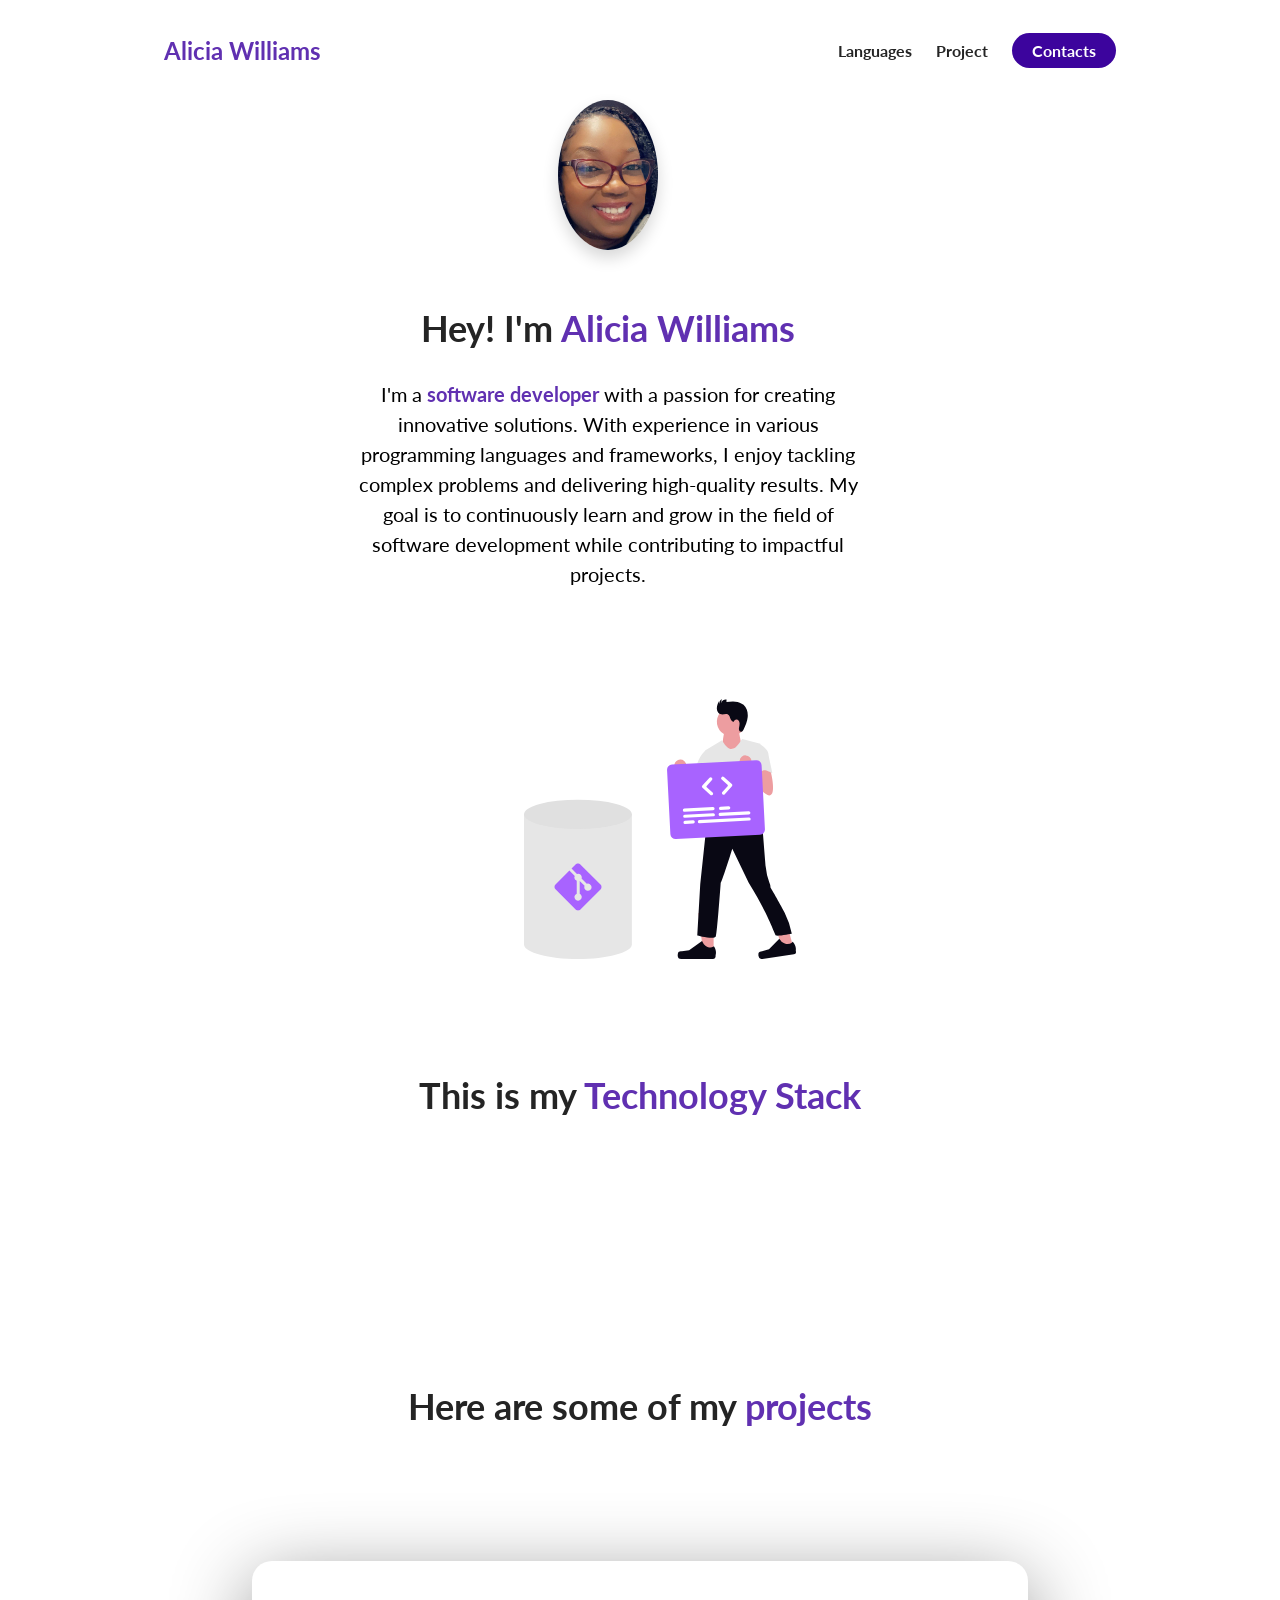
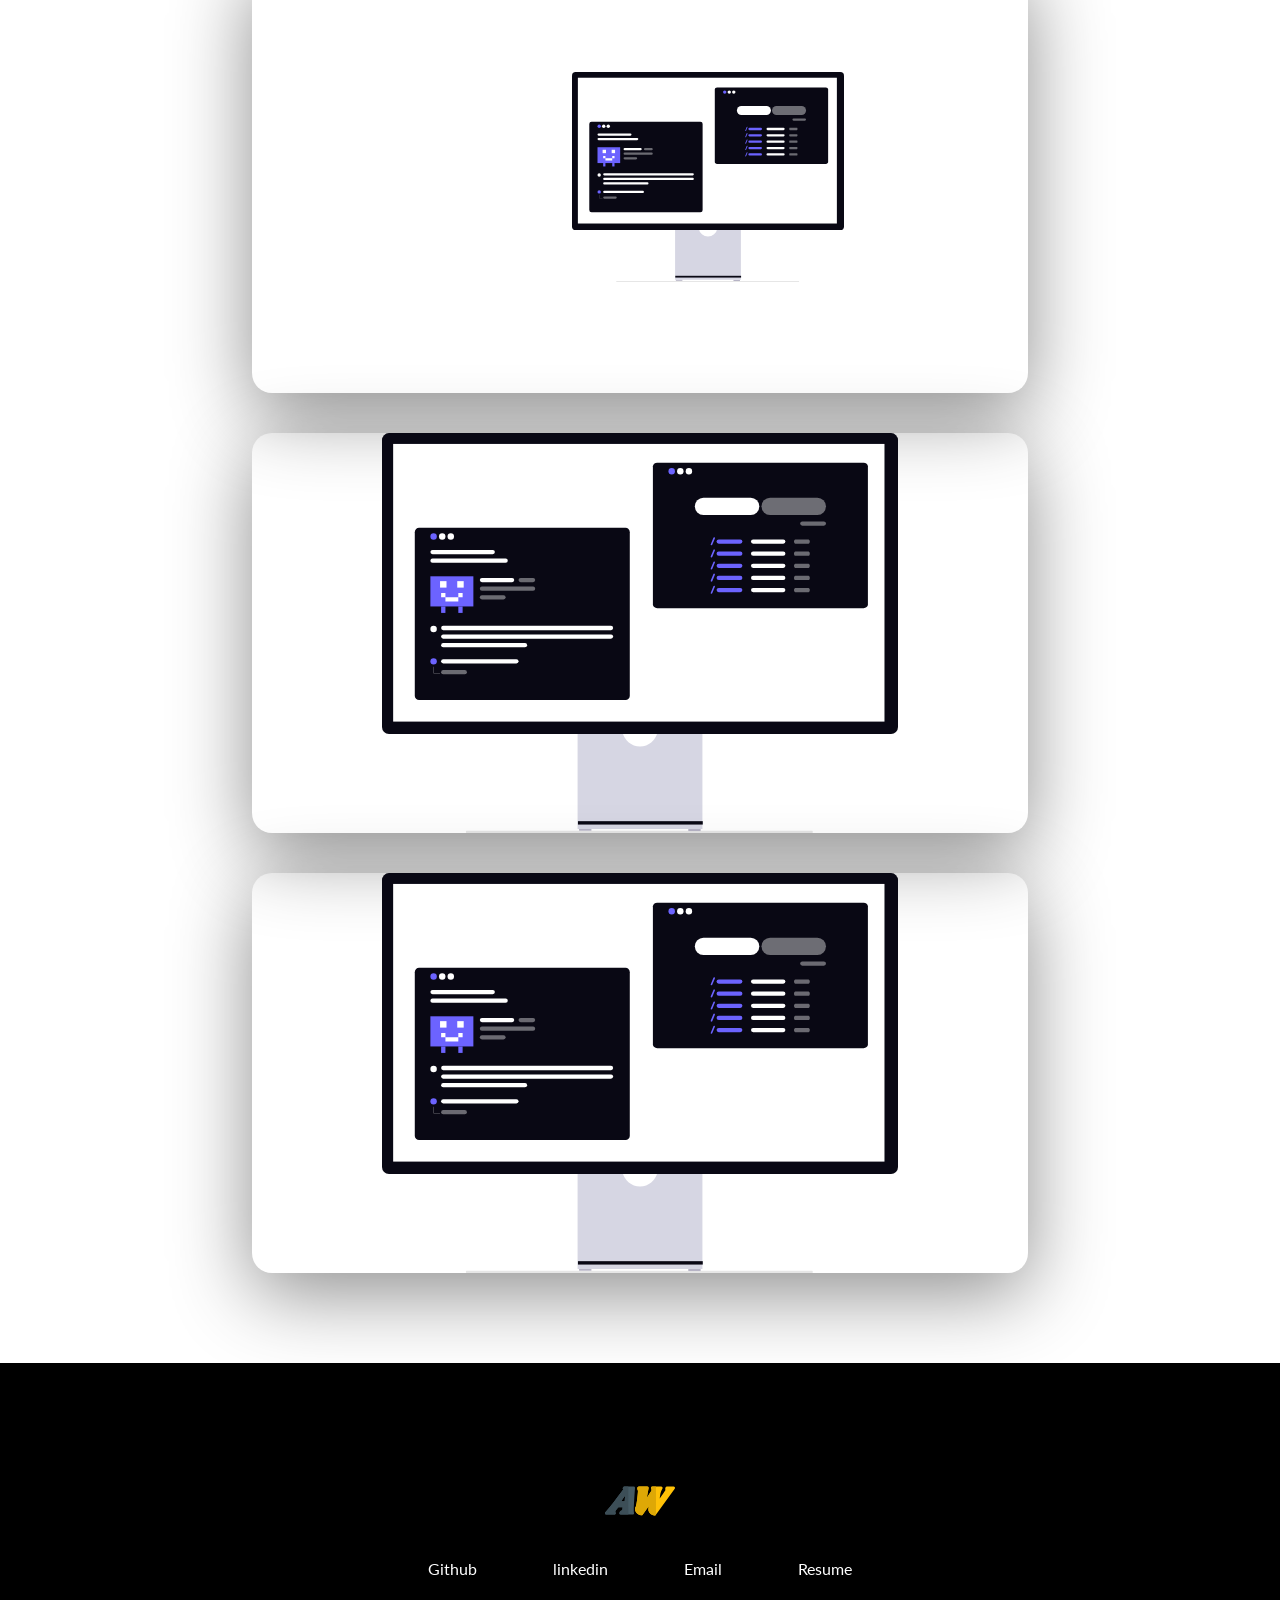
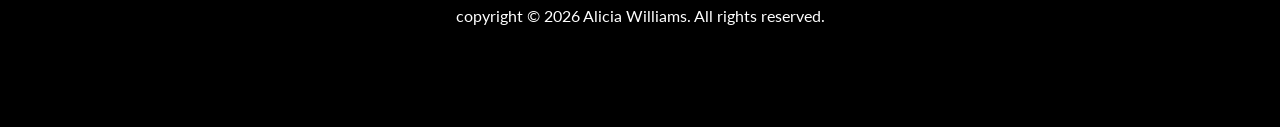
==== commit 4d2d6a9f: "changes" ====
--- a/my first project/index.html
+++ b/my first project/index.html
@@ -212,7 +212,7 @@
         <figure class="footer__logo">
             <img src="./assets/a-and-w-restaurant (1).svg" class="footer__logo--img" alt="">
         </figure>
-        <span claass="footer__logo--popper">
+        <span class="footer__logo--popper">
             Top
             <i class="fas fa-arrow-up"></i>
         </span>
@@ -221,7 +221,7 @@
         <a href="https:www.//github.com/aliciawilliams7914/desktop-tutorial.git" class="
         footer__social--link
         link__hover-effect
-        link__hover-effect--black
+        link__hover-effect--white
         " target="_blank">Github</a>
         <a href="https://google.com" class="
                 footer__social--link
--- a/my first project/styles.css
+++ b/my first project/styles.css
@@ -442,10 +442,11 @@
             width: calc(100% / 2);
          }
          .project__description--para {
-             font-size: 16px;
+             font-size: 14px;
          }
 
          .project__description {
+            left: 30px;
             padding-right: 30px;
              font-size: 16px;
          }
@@ -454,16 +455,24 @@
             .nav__link:not(:last-child) {
                 display: none;
             }
+            .project__description {
+                left: 0;
+                padding: 0;
+                width: 100%;
+            }
             .project__description--para {
                 display: none;
             }
-            .project__description__link {
+            .project__description--link {
                 display: flex;
                 justify-content: center;
             }
-            .project__description--title
+            .project__description--title {
+                line-height: 1;
+                font-size: 32px;
+                text-align: center;
+            }
             .project__description--sub-title {
             margin: 12px 0; 
-                padding: 0;
-                text-align: center;
+            text-align: center;
             }
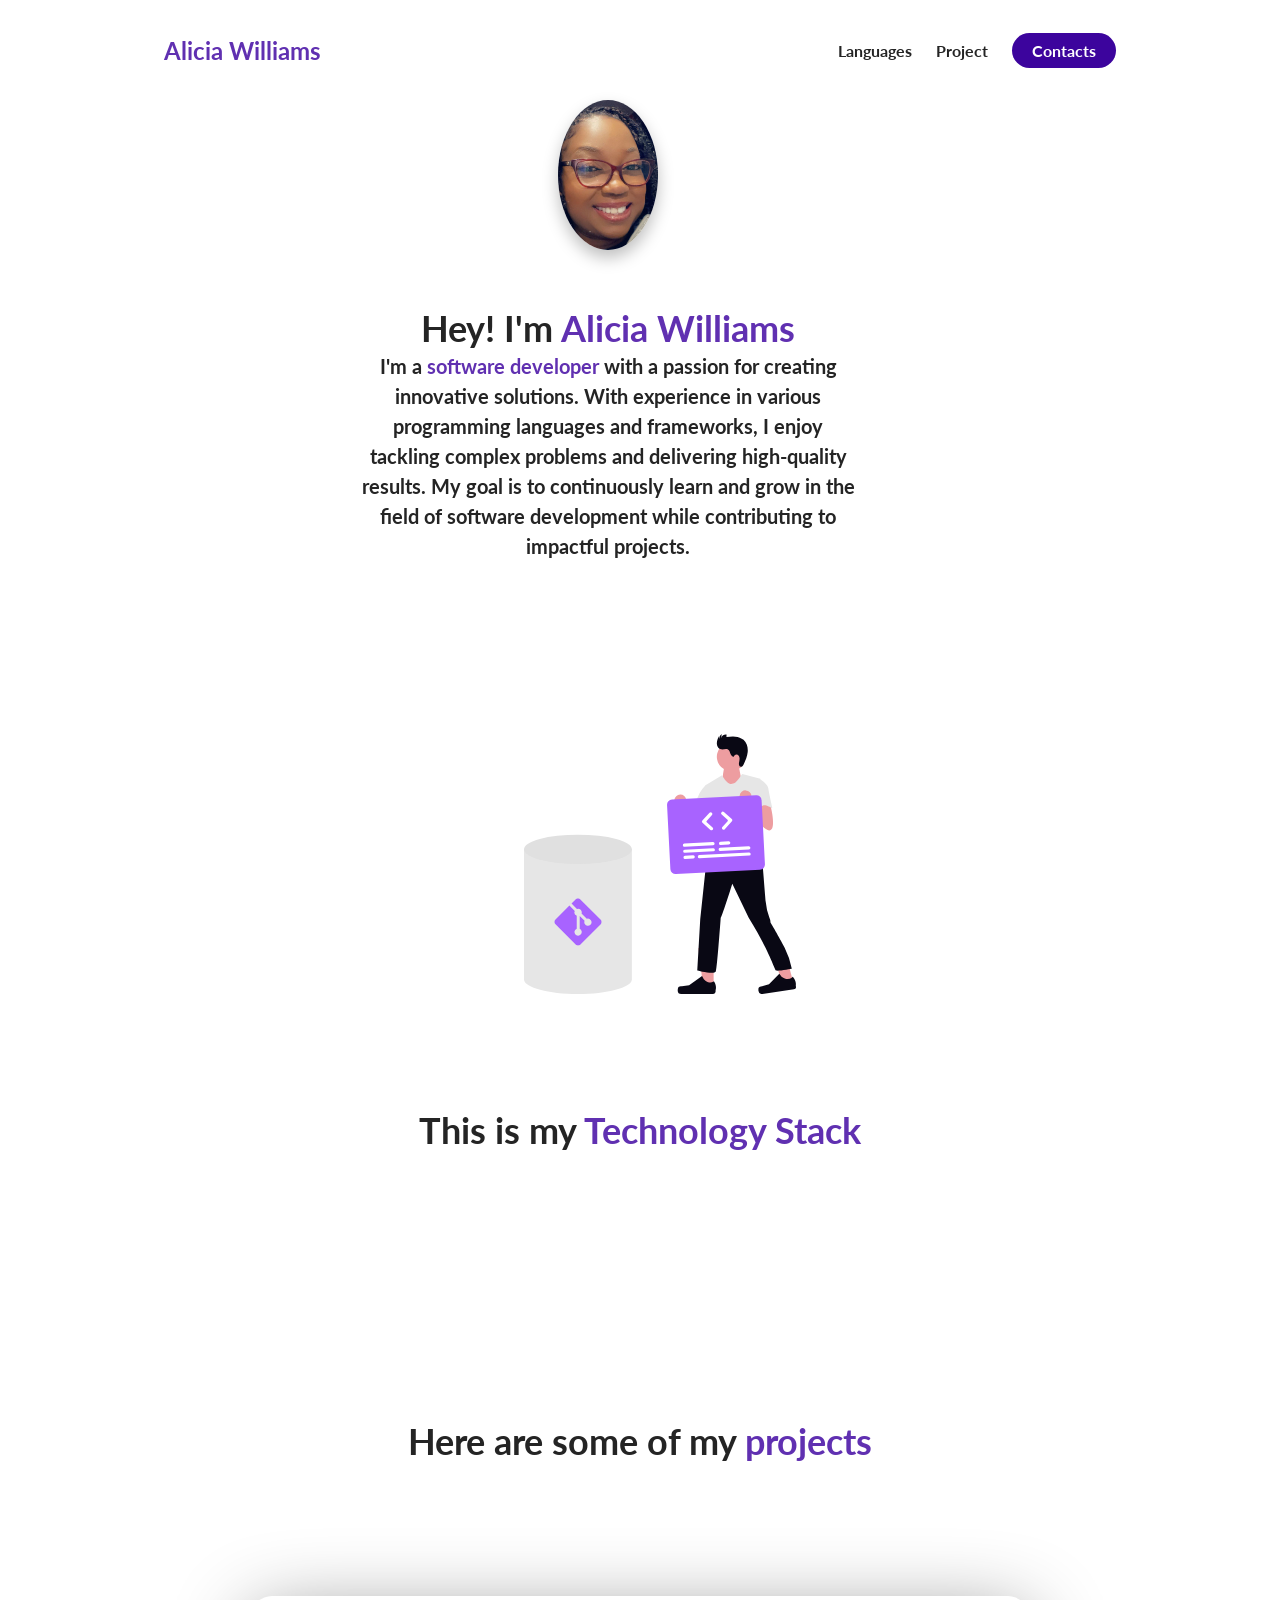
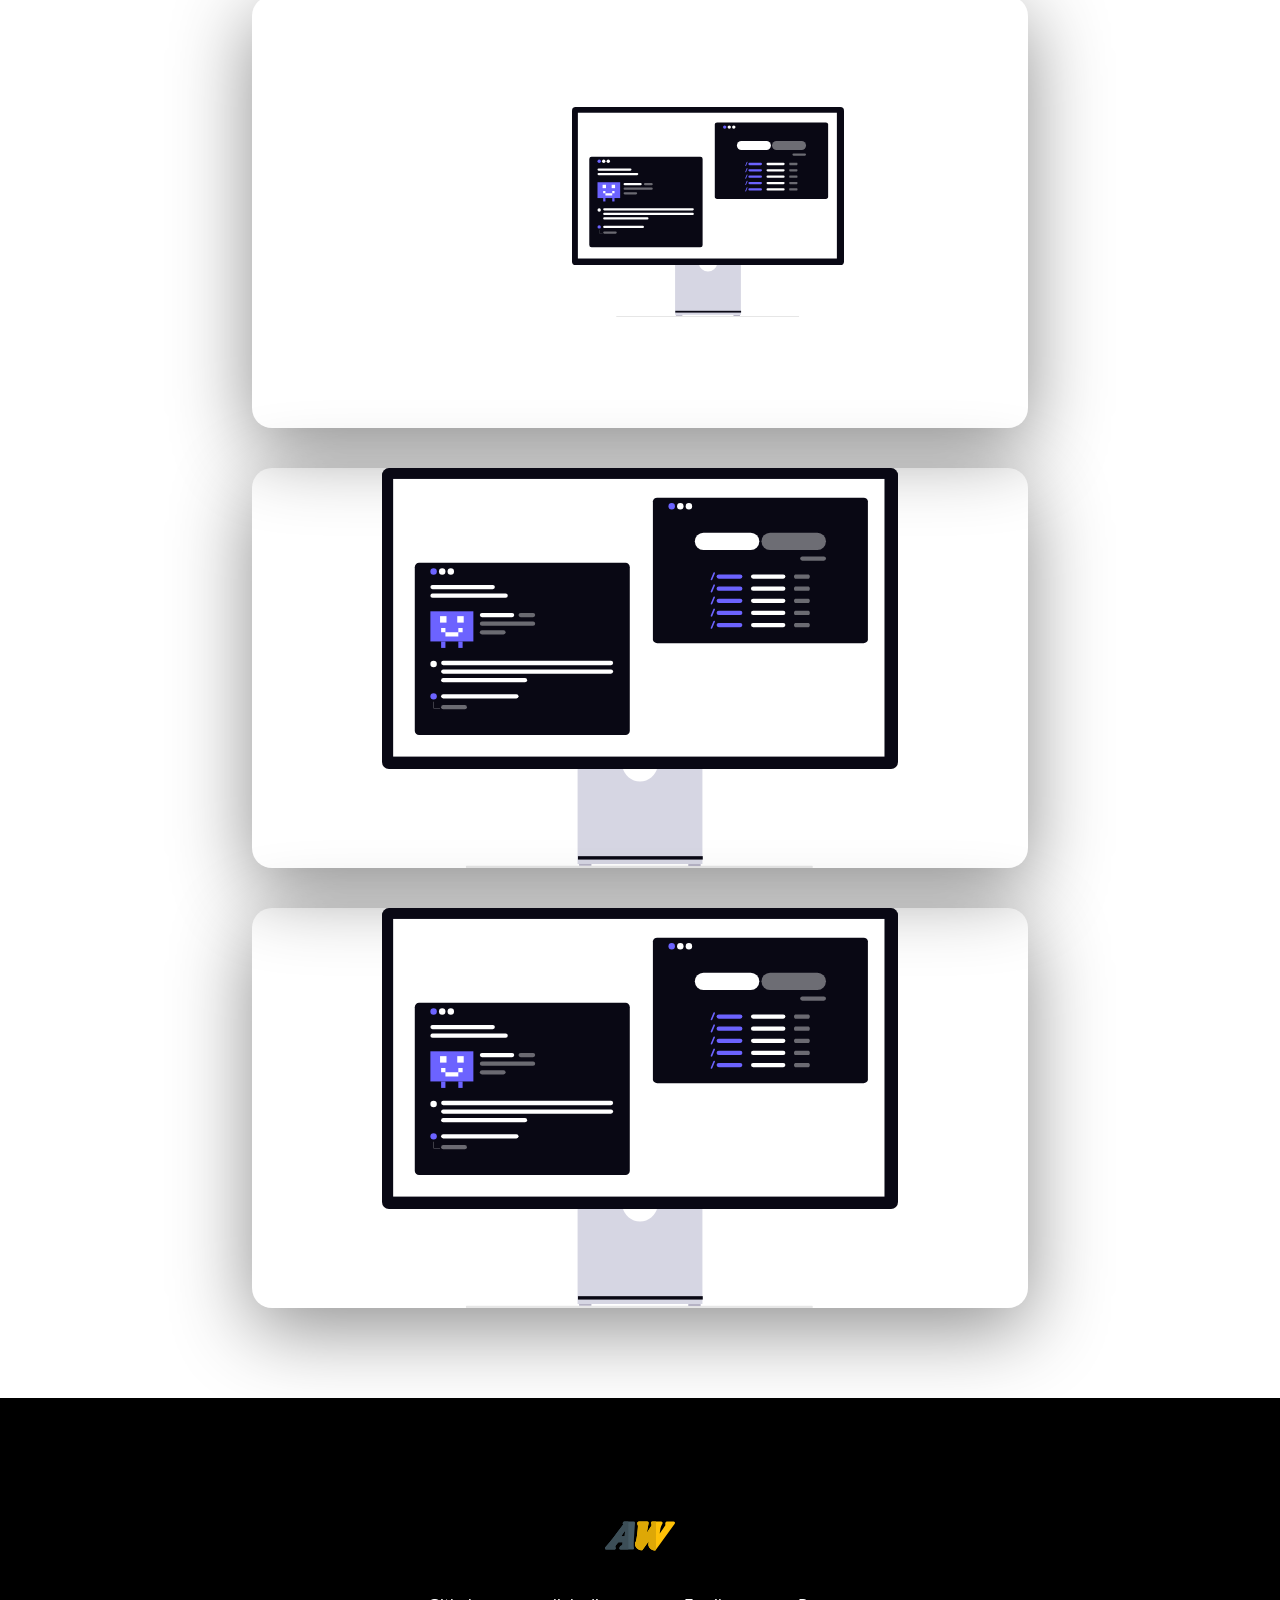
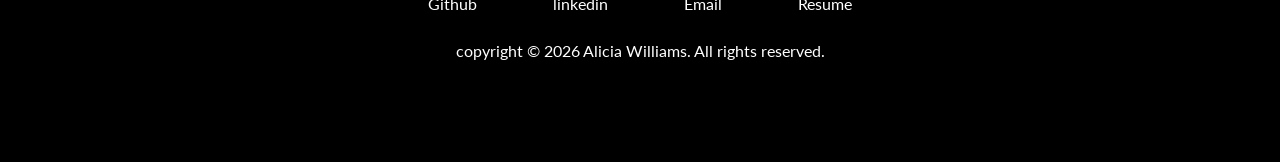
==== commit 8d65f633: "changes" ====
--- a/my first project/index.html
+++ b/my first project/index.html
@@ -45,7 +45,7 @@
                             <img src="./assets/Alicia Williams.jpg" class="about-me__picture" alt="" class="about-me__info--image">
                         </figure>
                         <h1 class="about-me__info--title">
-                            Hey! I'm <span class="text--purple">Alicia Williams</span>
+                            Hey! I'm <span class="text--purple">Alicia Williams</span><span class="wave"
                         </h1>
                         <p class="about-me__info--para">
                             I'm a <strong class="text--purple">software developer</strong> with a passion for creating
@@ -86,20 +86,15 @@
                 <img src="https://encrypted-tbn0.gstatic.com/images?q=tbn:ANd9GcSIxeNFO8PSlvOvudmrtLIOYdTpN6o77VKolQ&s" alt=""
                     class="language__img">
             </figure>
-            <span class="language__name">HTML</span>
-        </div>
-        <div class="language">
-        <figure class="language__img--wrapper">
-            <img src="https://encrypted-tbn0.gstatic.com/images?q=tbn:ANd9GcSIxeNFO8PSlvOvudmrtLIOYdTpN6o77VKolQ&s" alt=""
-                class="language__img">
+           
         </figure>
         <span class="language__name">HTML</span>
         </div>
         <div class="language">
-        <figure class="language__img--wrapper">
-            <img src="https://e7.pngegg.com/pngimages/87/538/png-clipart-javascript-scalable-graphics-logo-encapsulated-postscript-javascript-icon-text-logo-thumbnail.png" alt=""
-                class="language__img">
-        </figure>
+            <figure class="language__img--wrapper">
+                <img src="https://e7.pngegg.com/pngimages/87/538/png-clipart-javascript-scalable-graphics-logo-encapsulated-postscript-javascript-icon-text-logo-thumbnail.png"
+                    alt="" class="language__img">
+            </figure>
         <span class="language__name">JavaScript</span>
         </div>
         <div class="language">
--- a/my first project/styles.css
+++ b/my first project/styles.css
@@ -173,9 +173,20 @@
     height: 150px;
     border-radius: 50%;
     overflow: hidden;
-    box-shadow: 0 8px 16px;
+    box-shadow: 0 8px 16px rgba(0, 0, 0, 0.25);
     margin-bottom: 28px;
-    color: rgba(0, 0, 0, 0.16);
+    animation: animate-profile-picture 800ms 200ms backwards;
+}
+@keyframes animate-profile-picture {
+    0% {
+        transform: scale(0);
+    }
+    80% {
+        transform: scale(1.1);
+    }
+    100% {
+        transform: scale(1);
+    }
 }
 
 .about-me__picture {
@@ -200,11 +211,13 @@
     max-width: 600px;
     text-align: center;
     max-width: 500px;
+    animation: fade-up 800ms 600ms backwards;
 }
 
 .about-me__info--title {
     font-size: 36px;
     margin-bottom: 28px;
+    animation: fade-up 800ms 600ms backwards;
 }
 
 .about-me__link {
@@ -213,6 +226,25 @@
     text-decoration: none;
     padding: 16px 32px;
     max-width: 200px;
+    animation: fade-up 800ms 800ms backwards;
+}
+.about-me__link {
+    animation: fade-up 800ms 800ms backwards;
+}
+
+@keyframes fade-up {
+    0% {
+        opacity: 0;
+        transform: translateY(20px);
+    }
+    100% {
+        opacity: 1;
+        transform: translateY(40);
+    }
+    100% {
+        opacity: 1;
+        transform: translateY(0);
+    }
 }
 
 .about-me__img--container {
@@ -228,6 +260,15 @@
     margin-left: 200%;
     width: 200%;
     height: 200%;
+    animation: fade-in 800ms 600ms backwards;
+}
+@keyframes fading-in {
+    0% {
+       opacity: 0;
+    }
+    100% {
+        opacity: 1;
+    }
 }
 
 /* TECH STACK */
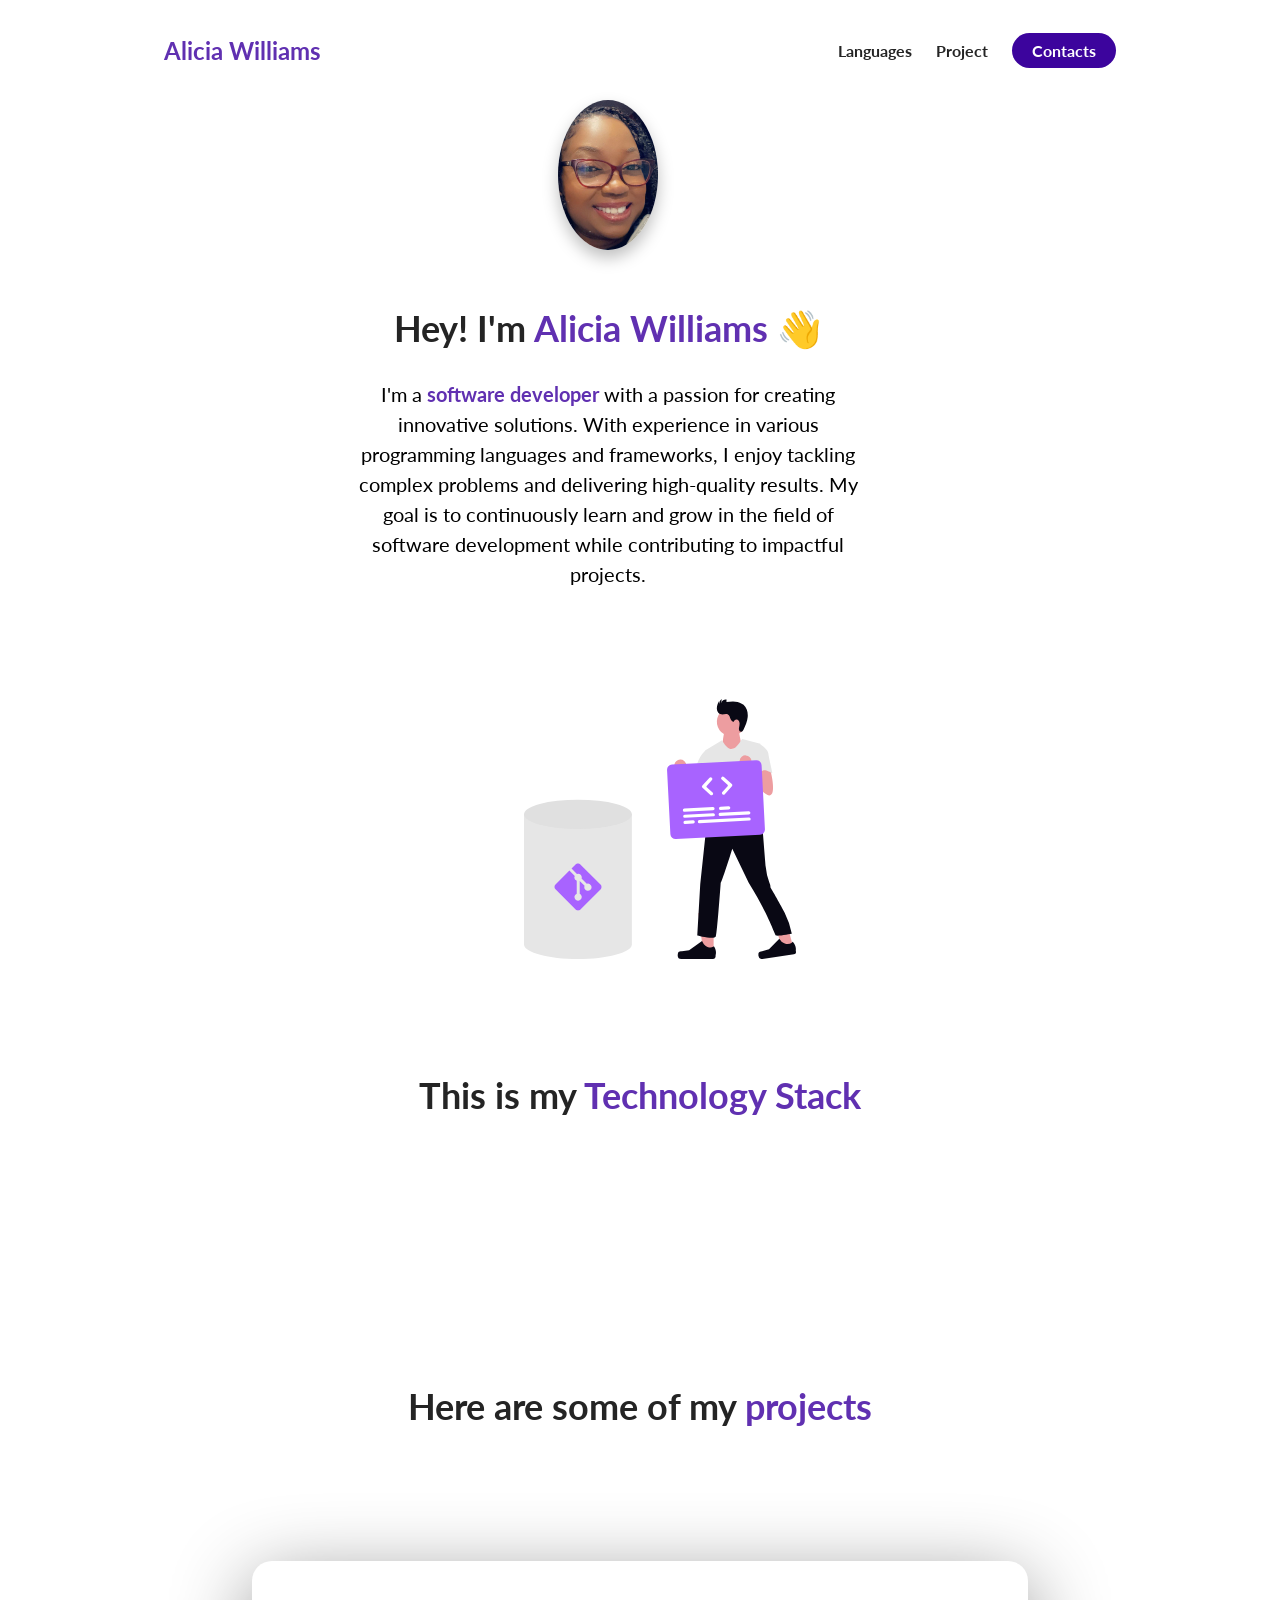
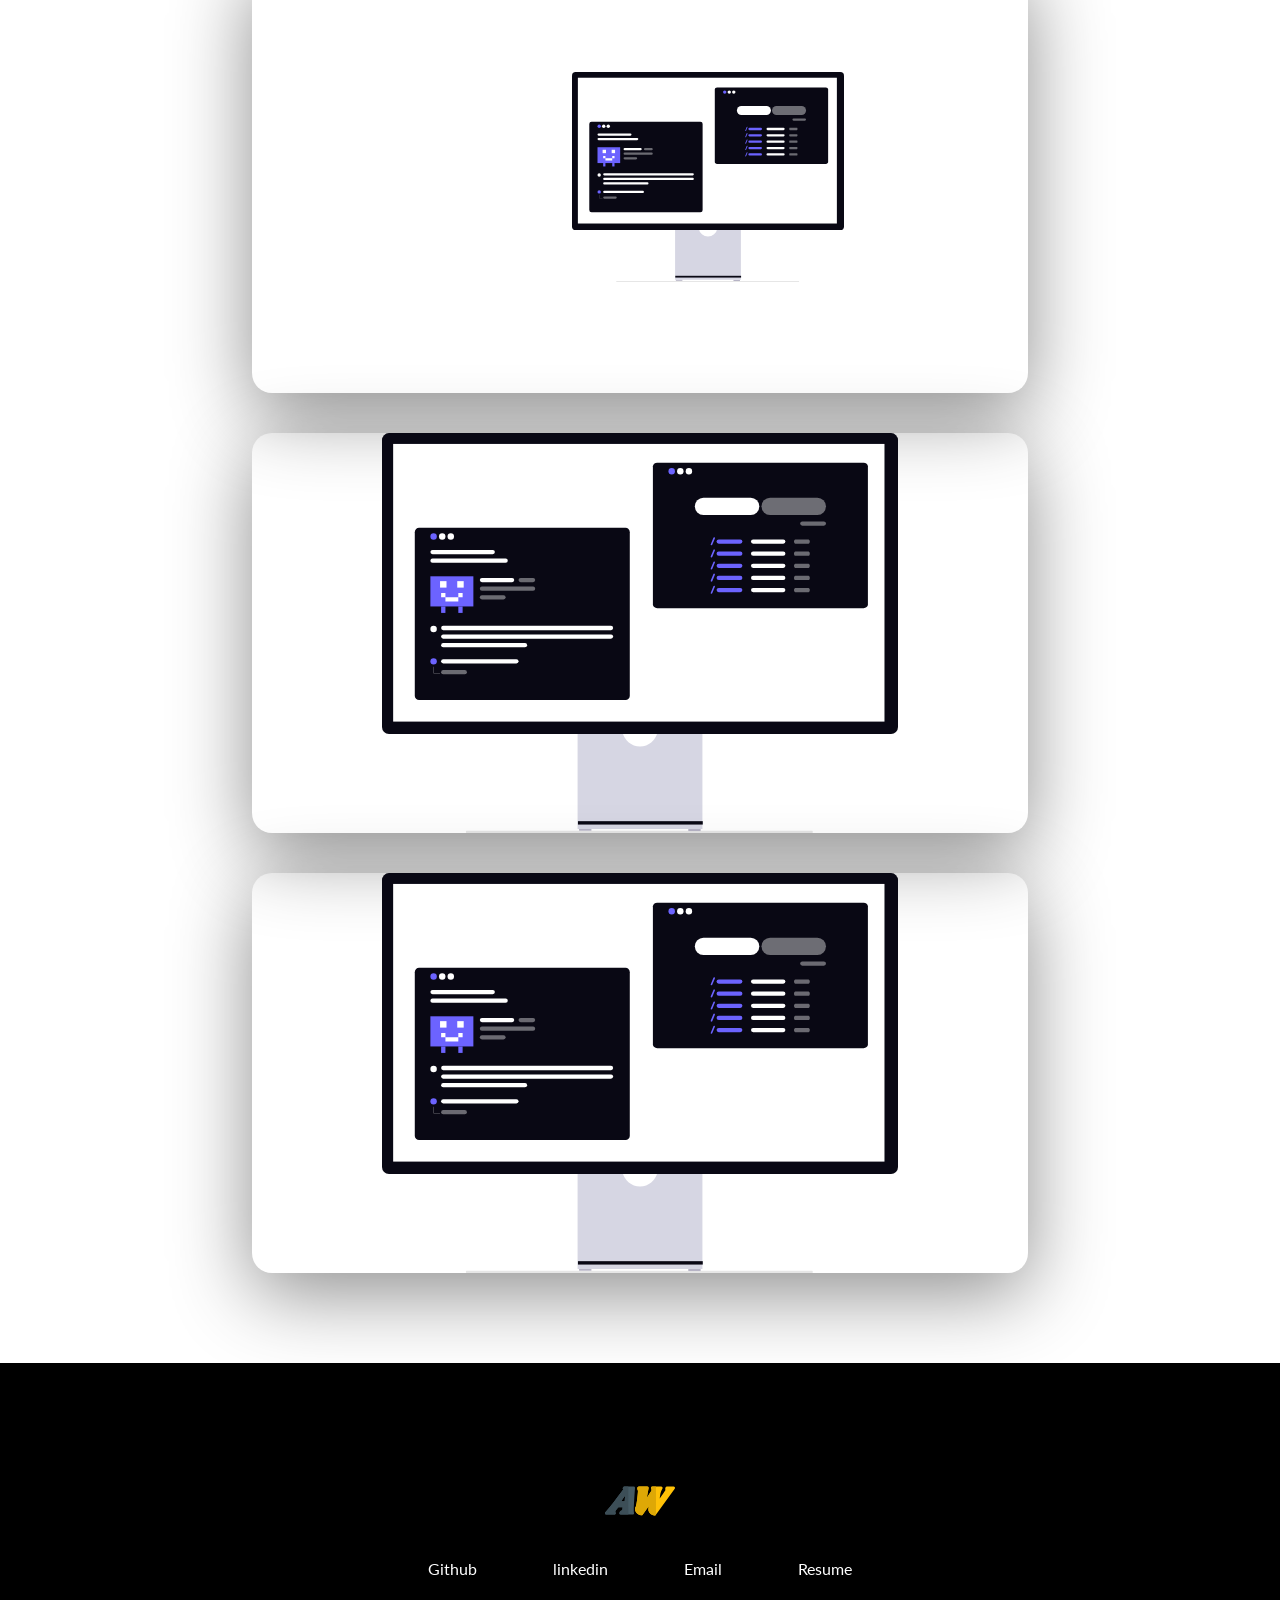
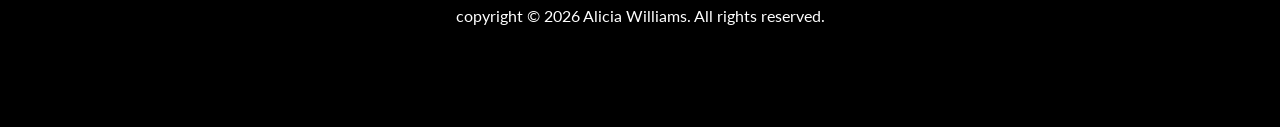
==== commit 86f18f3f: "changes" ====
--- a/my first project/index.html
+++ b/my first project/index.html
@@ -45,7 +45,7 @@
                             <img src="./assets/Alicia Williams.jpg" class="about-me__picture" alt="" class="about-me__info--image">
                         </figure>
                         <h1 class="about-me__info--title">
-                            Hey! I'm <span class="text--purple">Alicia Williams</span><span class="wave"
+                            Hey! I'm <span class="text--purple">Alicia Williams</span>&nbsp;<span class="wave">👋</span>
                         </h1>
                         <p class="about-me__info--para">
                             I'm a <strong class="text--purple">software developer</strong> with a passion for creating
--- a/my first project/styles.css
+++ b/my first project/styles.css
@@ -28,6 +28,10 @@
 a {
     text-decoration: none;
     position: relative;
+    transition: opacity 300ms ease;
+}
+a:hover {
+    opacity: 0.8;
 }
 
 .link__hover-effect:after {
@@ -270,7 +274,22 @@
         opacity: 1;
     }
 }
-
+.wave {
+    display: inline-block;
+    animation: animate-wave 800ms infinite ease-in-out;
+}
+    
+@keyframes animate-wave {
+    0% {
+        transform: rotate(0);
+    }
+    50% {
+        transform: rotate(30deg);
+    }
+    100% {
+        transform: rotate(0deg);
+    }
+}
 /* TECH STACK */
 
 .language__img {
